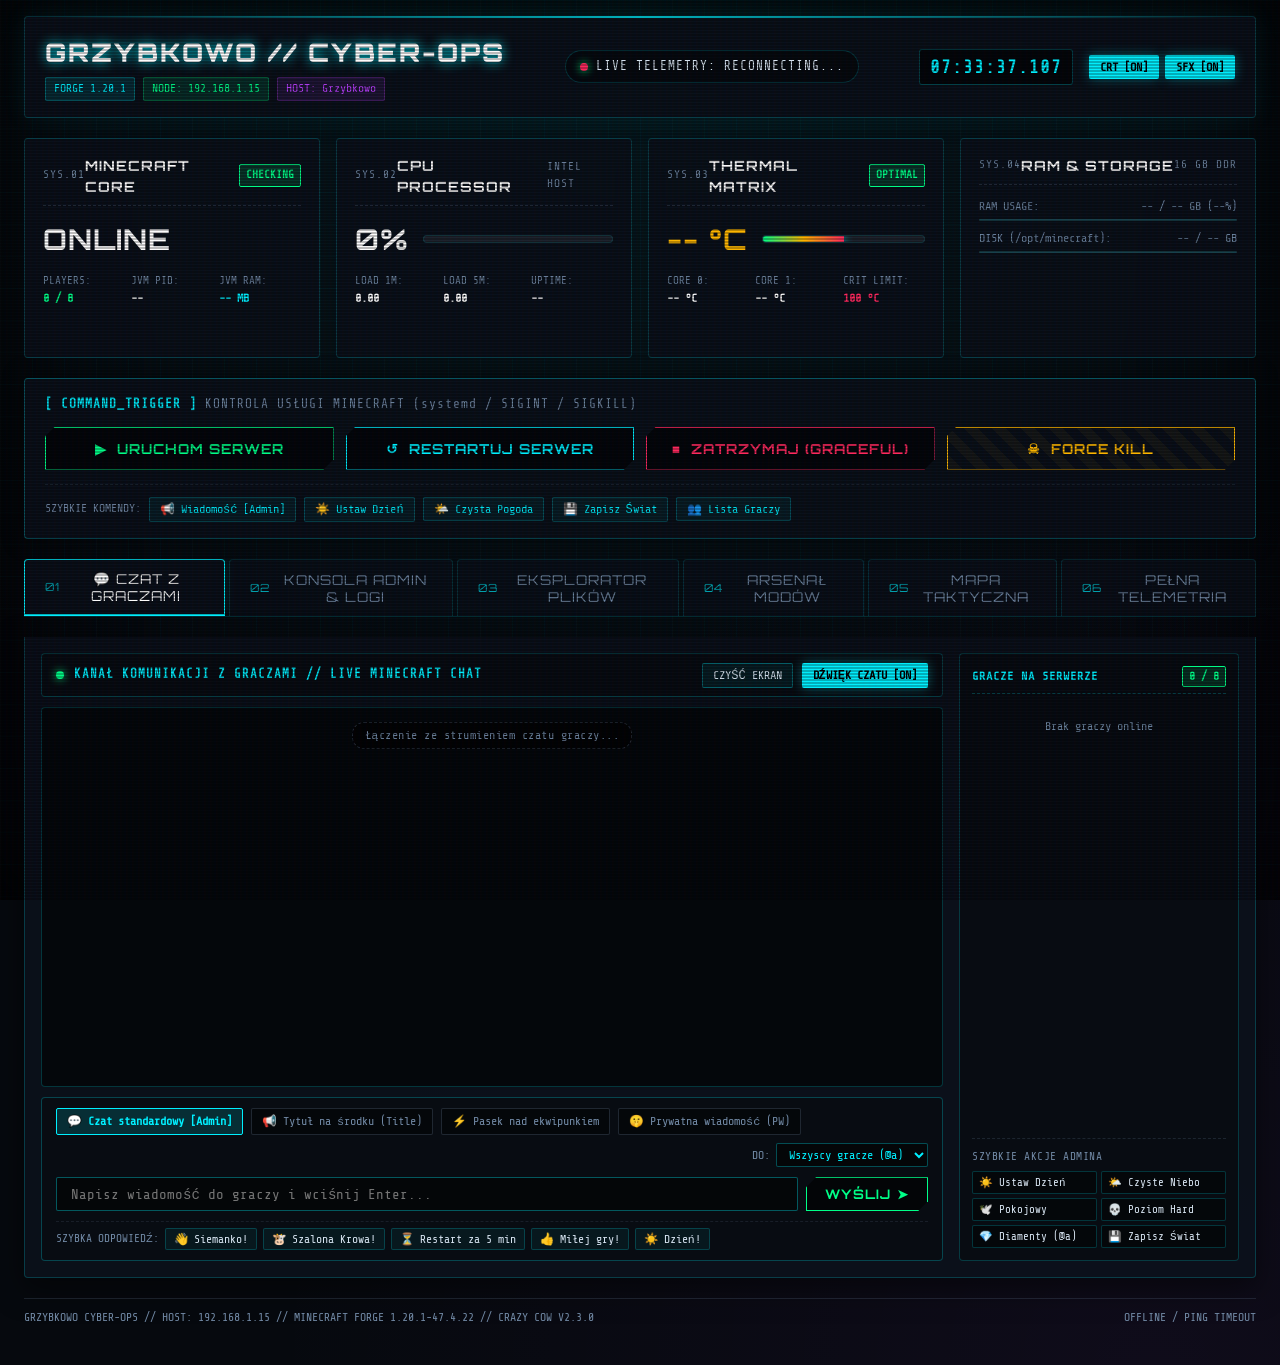
==== web/index.html @ 8f3a9df8 "Track spawned mobs on tactical map" ====
<!DOCTYPE html>
<html lang="pl">
<head>
  <meta charset="UTF-8">
  <meta name="viewport" content="width=device-width, initial-scale=1.0">
  <title>GRZYBKOWO // MINECRAFT CYBER-OPS CONSOLE</title>
  <link rel="preconnect" href="https://fonts.googleapis.com">
  <link rel="preconnect" href="https://fonts.gstatic.com" crossorigin>
  <link href="https://fonts.googleapis.com/css2?family=Orbitron:wght@500;700;900&family=Share+Tech+Mono&family=Inter:wght@400;500;600;700&display=swap" rel="stylesheet">
  <link rel="stylesheet" href="style.css">
</head>
<body class="crt-scanlines">
  <!-- Audio Context Click Synthesizer -->
  <div class="cyber-grid-bg"></div>
  <div class="vignette-overlay"></div>

  <div class="cyber-container">
    <!-- TOP STATUS BAR -->
    <header class="cyber-header">
      <div class="header-left">
        <div class="glitch-title" data-text="GRZYBKOWO // CYBER-OPS">GRZYBKOWO // CYBER-OPS</div>
        <div class="header-subtitle">
          <span class="badge-tag">FORGE 1.20.1</span>
          <span class="badge-tag node-tag">NODE: 192.168.1.15</span>
          <span class="badge-tag host-tag" id="hostTag">HOST: Grzybkowo</span>
        </div>
      </div>

      <div class="header-center">
        <div class="telemetry-pill">
          <span class="pulse-dot" id="streamPulse"></span>
          <span class="telemetry-text" id="streamStatus">LIVE TELEMETRY: CONNECTED</span>
        </div>
      </div>

      <div class="header-right">
        <div class="cyber-clock" id="cyberClock">00:00:00.000</div>
        <div class="header-toggles">
          <button id="toggleCrtBtn" class="cyber-btn-mini active" title="Przełącz efekt CRT/Scanlines">CRT [ON]</button>
          <button id="toggleSfxBtn" class="cyber-btn-mini active" title="Dźwięki Web Audio">SFX [ON]</button>
        </div>
      </div>
    </header>

    <!-- METRICS HUD -->
    <section class="hud-grid">
      <!-- MC Status Card -->
      <div class="hud-card" id="cardMcStatus">
        <div class="card-header">
          <span class="card-tag">SYS.01</span>
          <h3>MINECRAFT CORE</h3>
          <span class="status-indicator" id="mcStatusBadge">CHECKING</span>
        </div>
        <div class="card-body">
          <div class="big-metric" id="mcStatusText">ONLINE</div>
          <div class="sub-metrics">
            <div class="sub-metric-item">
              <span class="lbl">PLAYERS:</span>
              <span class="val highlight" id="mcPlayersVal">0 / 8</span>
            </div>
            <div class="sub-metric-item">
              <span class="lbl">JVM PID:</span>
              <span class="val" id="mcPidVal">--</span>
            </div>
            <div class="sub-metric-item">
              <span class="lbl">JVM RAM:</span>
              <span class="val highlight-cyan" id="mcJvmRamVal">-- MB</span>
            </div>
          </div>
          <div class="player-chips" id="playerChipsContainer">
            <!-- Active players list -->
          </div>
        </div>
      </div>

      <!-- CPU Card -->
      <div class="hud-card">
        <div class="card-header">
          <span class="card-tag">SYS.02</span>
          <h3>CPU PROCESSOR</h3>
          <span class="card-tag" id="cpuModelTag">INTEL HOST</span>
        </div>
        <div class="card-body">
          <div class="big-metric-row">
            <div class="big-metric" id="cpuPercentVal">0%</div>
            <div class="meter-container">
              <div class="meter-bar" id="cpuBar" style="width: 0%"></div>
            </div>
          </div>
          <div class="sub-metrics">
            <div class="sub-metric-item">
              <span class="lbl">LOAD 1M:</span>
              <span class="val" id="load1mVal">0.00</span>
            </div>
            <div class="sub-metric-item">
              <span class="lbl">LOAD 5M:</span>
              <span class="val" id="load5mVal">0.00</span>
            </div>
            <div class="sub-metric-item">
              <span class="lbl">UPTIME:</span>
              <span class="val" id="sysUptimeVal">--</span>
            </div>
          </div>
        </div>
      </div>

      <!-- THERMAL Card -->
      <div class="hud-card">
        <div class="card-header">
          <span class="card-tag">SYS.03</span>
          <h3>THERMAL MATRIX</h3>
          <span class="status-indicator" id="tempStatusBadge">OPTIMAL</span>
        </div>
        <div class="card-body">
          <div class="big-metric-row">
            <div class="big-metric highlight-amber" id="pkgTempVal">-- °C</div>
            <div class="meter-container">
              <div class="meter-bar temp-bar" id="tempBar" style="width: 50%"></div>
            </div>
          </div>
          <div class="sub-metrics">
            <div class="sub-metric-item">
              <span class="lbl">CORE 0:</span>
              <span class="val" id="core0TempVal">-- °C</span>
            </div>
            <div class="sub-metric-item">
              <span class="lbl">CORE 1:</span>
              <span class="val" id="core1TempVal">-- °C</span>
            </div>
            <div class="sub-metric-item">
              <span class="lbl">CRIT LIMIT:</span>
              <span class="val highlight-red">100 °C</span>
            </div>
          </div>
        </div>
      </div>

      <!-- MEMORY & DISK Card -->
      <div class="hud-card">
        <div class="card-header">
          <span class="card-tag">SYS.04</span>
          <h3>RAM & STORAGE</h3>
          <span class="card-tag">16 GB DDR</span>
        </div>
        <div class="card-body">
          <div class="memory-stat-row">
            <div class="mem-label-row">
              <span>RAM USAGE:</span>
              <span id="ramTextVal">-- / -- GB (--%)</span>
            </div>
            <div class="meter-container">
              <div class="meter-bar" id="ramBar" style="width: 0%"></div>
            </div>
          </div>
          <div class="memory-stat-row" style="margin-top: 8px;">
            <div class="mem-label-row">
              <span>DISK (/opt/minecraft):</span>
              <span id="diskTextVal">-- / -- GB</span>
            </div>
            <div class="meter-container">
              <div class="meter-bar disk-bar" id="diskBar" style="width: 0%"></div>
            </div>
          </div>
        </div>
      </div>
    </section>

    <!-- TACTICAL ACTION BAR -->
    <section class="action-deck">
      <div class="deck-title">
        <span class="deck-accent">[ COMMAND_TRIGGER ]</span>
        <span>KONTROLA USŁUGI MINECRAFT (systemd / SIGINT / SIGKILL)</span>
      </div>
      <div class="deck-buttons">
        <button id="btnStart" class="cyber-btn btn-start" onclick="triggerServerAction('start')">
          <span class="btn-icon">▶</span>
          <span class="btn-text">URUCHOM SERWER</span>
        </button>
        <button id="btnRestart" class="cyber-btn btn-restart" onclick="triggerServerAction('restart')">
          <span class="btn-icon">↺</span>
          <span class="btn-text">RESTARTUJ SERWER</span>
        </button>
        <button id="btnStop" class="cyber-btn btn-stop" onclick="triggerServerAction('stop')">
          <span class="btn-icon">■</span>
          <span class="btn-text">ZATRZYMAJ (GRACEFUL)</span>
        </button>
        <button id="btnKill" class="cyber-btn btn-kill" onclick="triggerServerAction('kill')">
          <span class="btn-icon">☠</span>
          <span class="btn-text">FORCE KILL</span>
        </button>
      </div>

      <!-- Quick RCON presets -->
      <div class="quick-presets">
        <span class="presets-label">SZYBKIE KOMENDY:</span>
        <button class="preset-pill" onclick="sendRcon('admin Pozdrowienia z Konsoli Admina!')">📢 Wiadomość [Admin]</button>
        <button class="preset-pill" onclick="sendRcon('time set day')">☀️ Ustaw Dzień</button>
        <button class="preset-pill" onclick="sendRcon('weather clear')">🌤️ Czysta Pogoda</button>
        <button class="preset-pill" onclick="sendRcon('save-all')">💾 Zapisz Świat</button>
        <button class="preset-pill" onclick="sendRcon('list')">👥 Lista Graczy</button>
      </div>
    </section>

    <!-- TAB NAVIGATION -->
    <nav class="cyber-tabs">
      <button class="tab-btn active" data-tab="tab-chat">
        <span class="tab-num">01</span> 💬 CZAT Z GRACZAMI <span class="chat-unread-badge" id="chatUnreadBadge"></span>
      </button>
      <button class="tab-btn" data-tab="tab-console">
        <span class="tab-num">02</span> KONSOLA ADMIN & LOGI
      </button>
      <button class="tab-btn" data-tab="tab-files">
        <span class="tab-num">03</span> EKSPLORATOR PLIKÓW
      </button>
      <button class="tab-btn" data-tab="tab-mods">
        <span class="tab-num">04</span> ARSENAŁ MODÓW
      </button>
      <button class="tab-btn" data-tab="tab-tactical">
        <span class="tab-num">05</span> MAPA TAKTYCZNA
      </button>
      <button class="tab-btn" data-tab="tab-telemetry">
        <span class="tab-num">06</span> PEŁNA TELEMETRIA
      </button>
    </nav>

    <!-- TAB PANELS -->
    <main class="tabs-content">
      <!-- TAB 1: LIVE PLAYER CHAT -->
      <section id="tab-chat" class="tab-panel active">
        <div class="chat-workspace">
          <!-- MAIN CHAT COLUMN -->
          <div class="chat-main-column">
            <div class="chat-header-bar">
              <div class="chat-header-left">
                <span class="chat-live-dot"></span>
                <span class="chat-title">KANAŁ KOMUNIKACJI Z GRACZAMI // LIVE MINECRAFT CHAT</span>
              </div>
              <div class="chat-header-right">
                <button class="cyber-btn-mini" onclick="clearChatView()">CZYŚĆ EKRAN</button>
                <button id="btnChatSound" class="cyber-btn-mini active" onclick="toggleChatSound()">DŹWIĘK CZATU [ON]</button>
              </div>
            </div>

            <!-- CHAT MESSAGES STREAM -->
            <div class="chat-stream" id="chatStream">
              <div class="chat-system-event">Łączenie ze strumieniem czatu graczy...</div>
            </div>

            <!-- CHAT COMPOSER -->
            <form id="chatComposerForm" class="chat-composer" onsubmit="handleChatSubmit(event)">
              <!-- Mode Selection Bar -->
              <div class="chat-modes-bar">
                <label class="mode-chip active" data-mode="chat">
                  <input type="radio" name="chatMode" value="chat" checked>
                  <span>💬 Czat standardowy [Admin]</span>
                </label>
                <label class="mode-chip" data-mode="title">
                  <input type="radio" name="chatMode" value="title">
                  <span>📢 Tytuł na środku (Title)</span>
                </label>
                <label class="mode-chip" data-mode="actionbar">
                  <input type="radio" name="chatMode" value="actionbar">
                  <span>⚡ Pasek nad ekwipunkiem</span>
                </label>
                <label class="mode-chip" data-mode="whisper">
                  <input type="radio" name="chatMode" value="whisper">
                  <span>🤫 Prywatna wiadomość (PW)</span>
                </label>

                <!-- Target Dropdown -->
                <div class="chat-target-wrapper">
                  <span class="target-lbl">DO:</span>
                  <select id="chatTargetSelect" class="cyber-select-mini">
                    <option value="@a">Wszyscy gracze (@a)</option>
                  </select>
                </div>
              </div>

              <!-- Input text and Send button -->
              <div class="chat-input-row">
                <input type="text" id="chatTextInput" class="chat-text-input" placeholder="Napisz wiadomość do graczy i wciśnij Enter..." autocomplete="off">
                <button type="submit" class="cyber-btn btn-start chat-send-btn">
                  <span>WYŚLIJ</span>
                  <span class="send-icon">➤</span>
                </button>
              </div>

              <!-- Quick Chat Suggestions -->
              <div class="chat-quick-replies">
                <span class="quick-lbl">SZYBKA ODPOWIEDŹ:</span>
                <button type="button" class="quick-chip" onclick="quickSendChat('Siemanko wszystkim! Jak leci gra?')">👋 Siemanko!</button>
                <button type="button" class="quick-chip" onclick="quickSendChat('Szykujcie się, szalona krowa nadchodzi!')">🐮 Szalona Krowa!</button>
                <button type="button" class="quick-chip" onclick="quickSendChat('Za 5 minut restart serwera!')">⏳ Restart za 5 min</button>
                <button type="button" class="quick-chip" onclick="quickSendChat('Wszystko pod kontrolą, miłej gry!')">👍 Miłej gry!</button>
                <button type="button" class="quick-chip" onclick="quickSendChat('Daję wam dzień!')">☀️ Dzień!</button>
              </div>
            </form>
          </div>

          <!-- SIDEBAR: ONLINE PLAYERS WITH QUICK ACTIONS -->
          <div class="chat-sidebar">
            <div class="sidebar-header-row">
              <span class="sidebar-title">GRACZE NA SERWERZE</span>
              <span class="player-count-badge" id="chatPlayerCount">0 / 8</span>
            </div>

            <div class="chat-players-list" id="chatPlayersList">
              <div class="empty-players-msg">Brak graczy online</div>
            </div>

            <div class="admin-perks-box">
              <div class="perks-title">SZYBKIE AKCJE ADMINA</div>
              <div class="perks-grid">
                <button type="button" class="perk-btn" onclick="sendRcon('time set day')">☀️ Ustaw Dzień</button>
                <button type="button" class="perk-btn" onclick="sendRcon('weather clear')">🌤️ Czyste Niebo</button>
                <button type="button" class="perk-btn" onclick="sendRcon('difficulty peaceful')">🕊️ Pokojowy</button>
                <button type="button" class="perk-btn" onclick="sendRcon('difficulty hard')">💀 Poziom Hard</button>
                <button type="button" class="perk-btn" onclick="sendRcon('give @a diamond 2')">💎 Diamenty (@a)</button>
                <button type="button" class="perk-btn" onclick="sendRcon('save-all')">💾 Zapisz Świat</button>
              </div>
            </div>
          </div>
        </div>
      </section>

      <!-- TAB 2: CONSOLE & LOGS -->
      <section id="tab-console" class="tab-panel">
        <div class="console-wrapper">
          <div class="console-toolbar">
            <div class="toolbar-left">
              <span class="terminal-dot red"></span>
              <span class="terminal-dot yellow"></span>
              <span class="terminal-dot green"></span>
              <span class="toolbar-title">TERMINAL // /opt/minecraft/logs/latest.log</span>
            </div>
            <div class="toolbar-right">
              <input type="text" id="logFilter" class="cyber-input-mini" placeholder="Filtruj logi (np. crazycow, ERROR)...">
              <button id="btnAutoScroll" class="cyber-btn-mini active" onclick="toggleAutoScroll()">AUTO-SCROLL [ON]</button>
              <button class="cyber-btn-mini" onclick="clearConsoleView()">CZYŚĆ WIDOK</button>
            </div>
          </div>

          <div class="console-body" id="consoleBody">
            <div class="log-line info">[INICJALIZACJA] Łączenie ze strumieniem logów serwera...</div>
          </div>

          <!-- RCON Input Bar -->
          <form id="rconForm" class="rcon-bar" onsubmit="handleRconSubmit(event)">
            <span class="rcon-prompt">admin@grzybkowo#</span>
            <input type="text" id="rconInput" class="rcon-input" placeholder="Napisz wiadomość jako [Admin] (np. Hejka!) lub wpisz komendę (np. list, time set day)..." autocomplete="off">
            <button type="submit" class="cyber-btn-submit">WYŚLIJ [ENTER]</button>
          </form>
        </div>
      </section>

      <!-- TAB 2: FILE EXPLORER -->
      <section id="tab-files" class="tab-panel">
        <div class="files-wrapper">
          <div class="files-sidebar">
            <div class="sidebar-header">KATALOGI SYSTEMOWE</div>
            <ul class="quick-dirs-list">
              <li onclick="browsePath('.')"><span class="icon">📁</span> /opt/minecraft (Główny)</li>
              <li onclick="browsePath('mods')"><span class="icon">📦</span> mods/</li>
              <li onclick="browsePath('logs')"><span class="icon">📜</span> logs/</li>
              <li onclick="browsePath('config')"><span class="icon">⚙️</span> config/</li>
              <li onclick="browsePath('automodpack')"><span class="icon">🔄</span> automodpack/</li>
              <li onclick="browsePath('world')"><span class="icon">🌍</span> world/</li>
              <li onclick="browsePath('backups')"><span class="icon">💾</span> backups/</li>
            </ul>

            <div class="sidebar-header" style="margin-top: 20px;">SZYBKI PODGLĄD KONFIGURACJI</div>
            <ul class="quick-dirs-list">
              <li onclick="viewFileContent('server.properties')"><span class="icon">📄</span> server.properties</li>
              <li onclick="viewFileContent('eula.txt')"><span class="icon">📄</span> eula.txt</li>
              <li onclick="viewFileContent('ops.json')"><span class="icon">📄</span> ops.json</li>
              <li onclick="viewFileContent('whitelist.json')"><span class="icon">📄</span> whitelist.json</li>
              <li onclick="viewFileContent('automodpack/automodpack-server.json')"><span class="icon">📄</span> automodpack-server.json</li>
            </ul>
          </div>

          <div class="files-main">
            <div class="files-breadcrumbs" id="filesBreadcrumbs">
              <span class="crumb-root" onclick="browsePath('.')">/opt/minecraft</span>
            </div>

            <div class="files-table-container">
              <table class="cyber-table">
                <thead>
                  <tr>
                    <th>NAZWA</th>
                    <th>ROZMIAR</th>
                    <th>ZMODYFIKOWANO</th>
                    <th>AKCJE</th>
                  </tr>
                </thead>
                <tbody id="filesTableBody">
                  <tr>
                    <td colspan="4" class="text-center">Ładowanie zawartości katalogu...</td>
                  </tr>
                </tbody>
              </table>
            </div>
          </div>
        </div>
      </section>

      <!-- TAB 3: MODS ARSENAL -->
      <section id="tab-mods" class="tab-panel">
        <div class="mods-container">
          <div class="mods-header">
            <div>
              <h2>ZAINSTALOWANE MODY (FORGE 1.20.1)</h2>
              <p class="section-desc">Katalog: <code>/opt/minecraft/mods</code>. Kliknij przełącznik, aby dezaktywować mod (zmiana na .disabled).</p>
            </div>
            <button class="cyber-btn-mini" onclick="loadModsList()">ODŚWIEŻ MODY</button>
          </div>

          <form class="mod-upload" onsubmit="uploadMod(event)">
            <input id="modUploadFile" class="cyber-input-mini" type="file" accept=".jar,application/java-archive" required>
            <button class="cyber-btn btn-start" type="submit">WGRAJ MOD .JAR</button>
            <progress id="modUploadProgress" value="0" max="100" hidden></progress>
            <span id="modUploadStatus" class="section-desc">Plik zostanie sprawdzony i zapisany w katalogu mods/. Restart wykonujesz ręcznie.</span>
          </form>

          <div class="mods-grid" id="modsGrid">
            <!-- Mod cards dynamically injected -->
          </div>
        </div>
      </section>

      <section id="tab-tactical" class="tab-panel">
        <div class="tactical-layout">
          <div class="tactical-map-panel">
            <div class="tactical-toolbar">
              <span id="mapStatus">POBIERANIE POZYCJI GRACZY...</span>
              <button class="cyber-btn-mini" type="button" onclick="centerTacticalMap()">CENTRUJ GRACZY</button>
              <button class="cyber-btn-mini" type="button" onclick="zoomTacticalMap(0.5)">+</button>
              <button class="cyber-btn-mini" type="button" onclick="zoomTacticalMap(2)">−</button>
            </div>
            <canvas id="tacticalMap" width="900" height="520" aria-label="Mapa współrzędnych graczy"></canvas>
            <p class="section-desc">Kliknij mapę, aby ustawić X/Z. 🟢 gracz, 🔴 mob zrespiony przez panel. Wysokość terenu ustala serwer.</p>
          </div>

          <form class="spawn-panel" onsubmit="spawnMob(event)">
            <h3>ZRZUT MOBA</h3>
            <label>ID MOBA
              <input id="spawnEntity" class="cyber-input-mini" list="mobPresets" value="crazycow:szalona_krowa_v2" required>
              <datalist id="mobPresets">
                <option value="crazycow:szalona_krowa_v2">Szalona Krowa V2</option>
                <option value="crazycow:szalona_krowa">Szalona Krowa</option>
                <option value="minecraft:creeper">Creeper</option>
                <option value="minecraft:zombie">Zombie</option>
                <option value="minecraft:warden">Warden</option>
              </datalist>
            </label>
            <label>WYMIAR
              <select id="spawnDimension" class="cyber-select-mini" onchange="centerTacticalMap(); renderTacticalPlayers(); pollTactical()">
                <option value="minecraft:overworld">Overworld</option>
                <option value="minecraft:the_nether">Nether</option>
                <option value="minecraft:the_end">The End</option>
              </select>
            </label>
            <div class="spawn-coordinates">
              <label>X <input id="spawnX" class="cyber-input-mini" type="number" step="1" required></label>
              <label>Z <input id="spawnZ" class="cyber-input-mini" type="number" step="1" required></label>
              <label>Y <input id="spawnY" class="cyber-input-mini" type="number" step="1" placeholder="AUTO"></label>
            </div>
            <label>LICZBA (1–10)
              <input id="spawnCount" class="cyber-input-mini" type="number" min="1" max="10" value="1" required>
            </label>
            <div id="tacticalPlayers" class="tactical-players"></div>
            <button class="cyber-btn btn-kill" type="submit">RESP MOBY</button>
          </form>
        </div>
      </section>

      <!-- TAB 4: TELEMETRY -->
      <section id="tab-telemetry" class="tab-panel">
        <div class="telemetry-wrapper">
          <div class="telemetry-card">
            <h3>CZUJNIKI TEMPERATURY (LMSENSORS)</h3>
            <div id="sensorsJsonView" class="code-block">Pobieranie danych lm-sensors...</div>
          </div>
          <div class="telemetry-card">
            <h3>PAMIĘĆ RAM I SWAP (/proc/meminfo)</h3>
            <div id="memDetailsView" class="code-block">Pobieranie /proc/meminfo...</div>
          </div>
          <div class="telemetry-card">
            <h3>KONTROLA DYSKU I PARTYCJI</h3>
            <div id="diskDetailsView" class="code-block">Pobieranie statystyk dyskowych...</div>
          </div>
        </div>
      </section>
    </main>

    <!-- FOOTER -->
    <footer class="cyber-footer">
      <div>GRZYBKOWO CYBER-OPS // HOST: 192.168.1.15 // MINECRAFT FORGE 1.20.1-47.4.22 // CRAZY COW V2.3.0</div>
      <div id="connectionLatency">PING: -- ms</div>
    </footer>
  </div>

  <!-- FILE VIEWER MODAL -->
  <div class="cyber-modal" id="fileModal">
    <div class="modal-backdrop" onclick="closeFileModal()"></div>
    <div class="modal-box">
      <div class="modal-header">
        <div class="modal-title">
          <span class="file-icon">📄</span>
          <span id="modalFileName">server.properties</span>
        </div>
        <div class="modal-actions">
          <button class="cyber-btn-mini" onclick="copyModalContent()">SKOPIUJ TREŚĆ</button>
          <button class="cyber-btn-mini btn-close" onclick="closeFileModal()">✕ ZAMKNIJ</button>
        </div>
      </div>
      <div class="modal-body">
        <pre class="file-content" id="modalFileContent"></pre>
      </div>
    </div>
  </div>

  <!-- CONFIRMATION MODAL -->
  <div class="cyber-modal" id="confirmModal">
    <div class="modal-backdrop" onclick="closeConfirmModal()"></div>
    <div class="modal-box modal-sm">
      <div class="modal-header">
        <div class="modal-title" id="confirmTitle">POTWIERDZENIE AKCJI</div>
        <button class="cyber-btn-mini btn-close" onclick="closeConfirmModal()">✕</button>
      </div>
      <div class="modal-body">
        <p id="confirmMessage" class="confirm-text">Czy na pewno chcesz wykonać tę operację?</p>
        <div class="confirm-actions">
          <button class="cyber-btn btn-kill" id="confirmBtnExecute">POTWIERDŹ [EXECUTE]</button>
          <button class="cyber-btn btn-stop" onclick="closeConfirmModal()">ANULUJ</button>
        </div>
      </div>
    </div>
  </div>

  <!-- NOTIFICATION TOAST -->
  <div class="cyber-toast" id="cyberToast"></div>

  <script src="app.js"></script>
</body>
</html>
---- web/style.css ----
:root {
  --bg-core: #06090e;
  --bg-panel: rgba(12, 18, 28, 0.88);
  --bg-panel-hover: rgba(18, 27, 42, 0.95);
  --border-glow: #00f0ff33;
  --neon-cyan: #00f0ff;
  --neon-green: #00ff88;
  --neon-amber: #ffb800;
  --neon-red: #ff2a5f;
  --neon-purple: #b940ff;
  --text-main: #d8e5f2;
  --text-dim: #7189a5;
  --font-mono: 'Share Tech Mono', 'Consolas', monospace;
  --font-display: 'Orbitron', sans-serif;
  --font-ui: 'Inter', system-ui, sans-serif;
}

* {
  box-sizing: border-box;
  margin: 0;
  padding: 0;
}

body {
  background-color: var(--bg-core);
  color: var(--text-main);
  font-family: var(--font-mono);
  min-height: 100vh;
  overflow-x: hidden;
  position: relative;
  line-height: 1.5;
  background-image: 
    radial-gradient(circle at 50% 0%, rgba(0, 240, 255, 0.08) 0%, transparent 60%),
    radial-gradient(circle at 90% 100%, rgba(185, 64, 255, 0.05) 0%, transparent 50%);
}

/* CYBER BACKGROUND GRID */
.cyber-grid-bg {
  position: fixed;
  top: 0;
  left: 0;
  right: 0;
  bottom: 0;
  background-image: 
    linear-gradient(rgba(0, 240, 255, 0.03) 1px, transparent 1px),
    linear-gradient(90deg, rgba(0, 240, 255, 0.03) 1px, transparent 1px);
  background-size: 32px 32px;
  pointer-events: none;
  z-index: 0;
}

.vignette-overlay {
  position: fixed;
  top: 0;
  left: 0;
  right: 0;
  bottom: 0;
  box-shadow: inset 0 0 120px rgba(0, 0, 0, 0.85);
  pointer-events: none;
  z-index: 1;
}

/* CRT SCANLINE EFFECT */
body.crt-scanlines::after {
  content: " ";
  display: block;
  position: fixed;
  top: 0; left: 0; bottom: 0; right: 0;
  background: linear-gradient(rgba(18, 16, 16, 0) 50%, rgba(0, 0, 0, 0.35) 50%), linear-gradient(90deg, rgba(255, 0, 0, 0.03), rgba(0, 255, 0, 0.01), rgba(0, 0, 255, 0.03));
  z-index: 999;
  background-size: 100% 3px, 6px 100%;
  pointer-events: none;
  opacity: 0.75;
}

.cyber-container {
  position: relative;
  z-index: 2;
  max-width: 1440px;
  margin: 0 auto;
  padding: 16px 24px 40px;
  display: flex;
  flex-direction: column;
  gap: 20px;
}

/* HEADER */
.cyber-header {
  display: flex;
  justify-content: space-between;
  align-items: center;
  flex-wrap: wrap;
  gap: 16px;
  padding: 16px 20px;
  background: var(--bg-panel);
  border: 1px solid var(--border-glow);
  backdrop-filter: blur(10px);
  border-radius: 4px;
  box-shadow: 0 0 25px rgba(0, 240, 255, 0.08);
  position: relative;
}

.cyber-header::before {
  content: "";
  position: absolute;
  top: -1px; left: 20px; right: 20px;
  height: 2px;
  background: linear-gradient(90deg, transparent, var(--neon-cyan), transparent);
}

.glitch-title {
  font-family: var(--font-display);
  font-size: 1.6rem;
  font-weight: 900;
  letter-spacing: 2px;
  color: #fff;
  text-shadow: 0 0 12px var(--neon-cyan);
}

.header-subtitle {
  display: flex;
  gap: 8px;
  margin-top: 6px;
  flex-wrap: wrap;
}

.badge-tag {
  font-size: 0.72rem;
  padding: 2px 8px;
  border-radius: 2px;
  background: rgba(0, 240, 255, 0.12);
  color: var(--neon-cyan);
  border: 1px solid rgba(0, 240, 255, 0.3);
}

.node-tag {
  background: rgba(0, 255, 136, 0.12);
  color: var(--neon-green);
  border-color: rgba(0, 255, 136, 0.3);
}

.host-tag {
  background: rgba(185, 64, 255, 0.12);
  color: var(--neon-purple);
  border-color: rgba(185, 64, 255, 0.3);
}

.header-center {
  display: flex;
  align-items: center;
}

.telemetry-pill {
  display: flex;
  align-items: center;
  gap: 8px;
  padding: 6px 14px;
  background: rgba(0, 0, 0, 0.4);
  border: 1px solid rgba(0, 240, 255, 0.2);
  border-radius: 20px;
  font-size: 0.8rem;
  letter-spacing: 1px;
}

.pulse-dot {
  width: 8px;
  height: 8px;
  border-radius: 50%;
  background: var(--neon-green);
  box-shadow: 0 0 8px var(--neon-green);
  animation: pulse-glow 1.5s infinite;
}

@keyframes pulse-glow {
  0% { transform: scale(0.9); opacity: 0.7; }
  50% { transform: scale(1.3); opacity: 1; }
  100% { transform: scale(0.9); opacity: 0.7; }
}

.header-right {
  display: flex;
  align-items: center;
  gap: 16px;
}

.cyber-clock {
  font-family: var(--font-mono);
  font-size: 1.1rem;
  font-weight: bold;
  color: var(--neon-cyan);
  background: rgba(0, 0, 0, 0.6);
  padding: 4px 10px;
  border: 1px solid rgba(0, 240, 255, 0.25);
  border-radius: 3px;
  letter-spacing: 1px;
}

.header-toggles {
  display: flex;
  gap: 6px;
}

/* BUTTONS */
.cyber-btn-mini {
  background: rgba(0, 240, 255, 0.08);
  border: 1px solid rgba(0, 240, 255, 0.3);
  color: var(--text-main);
  padding: 4px 10px;
  font-family: var(--font-mono);
  font-size: 0.75rem;
  cursor: pointer;
  transition: all 0.2s ease;
  border-radius: 2px;
}

.cyber-btn-mini:hover {
  background: rgba(0, 240, 255, 0.25);
  color: #fff;
  box-shadow: 0 0 10px rgba(0, 240, 255, 0.3);
}

.cyber-btn-mini.active {
  background: var(--neon-cyan);
  color: #000;
  font-weight: bold;
  box-shadow: 0 0 12px rgba(0, 240, 255, 0.4);
}

/* HUD METRICS GRID */
.hud-grid {
  display: grid;
  grid-template-columns: repeat(auto-fit, minmax(280px, 1fr));
  gap: 16px;
}

.hud-card {
  background: var(--bg-panel);
  border: 1px solid rgba(0, 240, 255, 0.2);
  border-radius: 4px;
  padding: 16px 18px;
  backdrop-filter: blur(8px);
  position: relative;
  transition: transform 0.2s, border-color 0.2s;
}

.hud-card:hover {
  border-color: var(--neon-cyan);
  transform: translateY(-2px);
  box-shadow: 0 6px 20px rgba(0, 240, 255, 0.1);
}

.card-header {
  display: flex;
  justify-content: space-between;
  align-items: center;
  border-bottom: 1px dashed rgba(113, 137, 165, 0.3);
  padding-bottom: 8px;
  margin-bottom: 12px;
}

.card-tag {
  font-size: 0.7rem;
  color: var(--text-dim);
  letter-spacing: 1px;
}

.card-header h3 {
  font-family: var(--font-display);
  font-size: 0.88rem;
  letter-spacing: 1px;
  color: #fff;
}

.status-indicator {
  font-size: 0.7rem;
  padding: 2px 6px;
  border-radius: 2px;
  font-weight: bold;
  background: rgba(0, 255, 136, 0.15);
  color: var(--neon-green);
  border: 1px solid var(--neon-green);
}

.status-indicator.offline {
  background: rgba(255, 42, 95, 0.15);
  color: var(--neon-red);
  border-color: var(--neon-red);
}

.status-indicator.warning {
  background: rgba(255, 184, 0, 0.15);
  color: var(--neon-amber);
  border-color: var(--neon-amber);
}

.big-metric {
  font-family: var(--font-display);
  font-size: 1.8rem;
  font-weight: 700;
  color: #fff;
  letter-spacing: 1px;
}

.big-metric-row {
  display: flex;
  align-items: center;
  gap: 14px;
}

.meter-container {
  flex: 1;
  height: 8px;
  background: rgba(255, 255, 255, 0.08);
  border-radius: 4px;
  overflow: hidden;
  border: 1px solid rgba(0, 240, 255, 0.15);
}

.meter-bar {
  height: 100%;
  background: linear-gradient(90deg, var(--neon-cyan), var(--neon-green));
  box-shadow: 0 0 10px var(--neon-cyan);
  transition: width 0.4s ease;
}

.meter-bar.temp-bar {
  background: linear-gradient(90deg, var(--neon-green), var(--neon-amber), var(--neon-red));
}

.meter-bar.disk-bar {
  background: linear-gradient(90deg, var(--neon-purple), var(--neon-cyan));
}

.sub-metrics {
  margin-top: 12px;
  display: grid;
  grid-template-columns: repeat(3, 1fr);
  gap: 6px;
  font-size: 0.75rem;
}

.sub-metric-item {
  display: flex;
  flex-direction: column;
}

.sub-metric-item .lbl {
  color: var(--text-dim);
  font-size: 0.68rem;
}

.sub-metric-item .val {
  font-weight: bold;
  color: #fff;
}

.highlight { color: var(--neon-green) !important; }
.highlight-cyan { color: var(--neon-cyan) !important; }
.highlight-amber { color: var(--neon-amber) !important; }
.highlight-red { color: var(--neon-red) !important; }

.player-chips {
  display: flex;
  gap: 6px;
  flex-wrap: wrap;
  margin-top: 10px;
  min-height: 24px;
}

.player-chip {
  background: rgba(0, 255, 136, 0.15);
  border: 1px solid rgba(0, 255, 136, 0.4);
  color: var(--neon-green);
  font-size: 0.72rem;
  padding: 2px 8px;
  border-radius: 12px;
  display: inline-flex;
  align-items: center;
  gap: 4px;
}

.player-chip::before {
  content: "●";
  font-size: 0.6rem;
}

.memory-stat-row {
  display: flex;
  flex-direction: column;
  gap: 4px;
}

.mem-label-row {
  display: flex;
  justify-content: space-between;
  font-size: 0.75rem;
  color: var(--text-dim);
}

/* ACTION DECK */
.action-deck {
  background: var(--bg-panel);
  border: 1px solid rgba(0, 240, 255, 0.3);
  padding: 16px 20px;
  border-radius: 4px;
  box-shadow: 0 0 20px rgba(0, 0, 0, 0.5);
}

.deck-title {
  display: flex;
  align-items: center;
  gap: 8px;
  font-size: 0.8rem;
  letter-spacing: 1px;
  color: var(--text-dim);
  margin-bottom: 12px;
}

.deck-accent {
  color: var(--neon-cyan);
  font-weight: bold;
}

.deck-buttons {
  display: grid;
  grid-template-columns: repeat(auto-fit, minmax(200px, 1fr));
  gap: 12px;
}

.cyber-btn {
  display: flex;
  align-items: center;
  justify-content: center;
  gap: 10px;
  padding: 12px 18px;
  font-family: var(--font-display);
  font-size: 0.85rem;
  font-weight: 700;
  letter-spacing: 1px;
  border: 1px solid;
  cursor: pointer;
  background: rgba(0, 0, 0, 0.6);
  color: #fff;
  transition: all 0.25s ease;
  clip-path: polygon(10px 0, 100% 0, 100% calc(100% - 10px), calc(100% - 10px) 100%, 0 100%, 0 10px);
}

.cyber-btn:hover {
  transform: translateY(-2px);
}

.btn-start {
  border-color: var(--neon-green);
  color: var(--neon-green);
}
.btn-start:hover {
  background: var(--neon-green);
  color: #000;
  box-shadow: 0 0 25px rgba(0, 255, 136, 0.6);
}

.btn-restart {
  border-color: var(--neon-cyan);
  color: var(--neon-cyan);
}
.btn-restart:hover {
  background: var(--neon-cyan);
  color: #000;
  box-shadow: 0 0 25px rgba(0, 240, 255, 0.6);
}

.btn-stop {
  border-color: var(--neon-red);
  color: var(--neon-red);
}
.btn-stop:hover {
  background: var(--neon-red);
  color: #fff;
  box-shadow: 0 0 25px rgba(255, 42, 95, 0.6);
}

.btn-kill {
  border-color: var(--neon-amber);
  color: var(--neon-amber);
  background: repeating-linear-gradient(45deg, rgba(255, 184, 0, 0.05), rgba(255, 184, 0, 0.05) 10px, transparent 10px, transparent 20px);
}
.btn-kill:hover {
  background: var(--neon-amber);
  color: #000;
  box-shadow: 0 0 25px rgba(255, 184, 0, 0.6);
}

.quick-presets {
  display: flex;
  align-items: center;
  gap: 8px;
  margin-top: 14px;
  flex-wrap: wrap;
  padding-top: 12px;
  border-top: 1px dashed rgba(113, 137, 165, 0.2);
}

.presets-label {
  font-size: 0.72rem;
  color: var(--text-dim);
}

.preset-pill {
  background: rgba(0, 240, 255, 0.06);
  border: 1px solid rgba(0, 240, 255, 0.25);
  color: var(--neon-cyan);
  font-family: var(--font-mono);
  font-size: 0.75rem;
  padding: 4px 10px;
  border-radius: 2px;
  cursor: pointer;
  transition: all 0.2s;
}

.preset-pill:hover {
  background: rgba(0, 240, 255, 0.2);
  color: #fff;
  box-shadow: 0 0 10px rgba(0, 240, 255, 0.3);
}

/* TABS */
.cyber-tabs {
  display: flex;
  gap: 4px;
  border-bottom: 1px solid rgba(0, 240, 255, 0.2);
  overflow-x: auto;
}

.tab-btn {
  background: rgba(12, 18, 28, 0.7);
  border: 1px solid rgba(0, 240, 255, 0.15);
  border-bottom: none;
  color: var(--text-dim);
  font-family: var(--font-display);
  font-size: 0.85rem;
  letter-spacing: 1px;
  padding: 10px 20px;
  cursor: pointer;
  transition: all 0.2s;
  display: flex;
  align-items: center;
  gap: 8px;
  border-radius: 4px 4px 0 0;
}

.tab-btn:hover {
  background: rgba(0, 240, 255, 0.1);
  color: var(--neon-cyan);
}

.tab-btn.active {
  background: var(--bg-panel);
  color: #fff;
  border-color: var(--neon-cyan);
  border-bottom: 2px solid var(--neon-cyan);
  box-shadow: 0 -4px 15px rgba(0, 240, 255, 0.15);
}

.tab-num {
  font-size: 0.7rem;
  color: var(--neon-cyan);
  opacity: 0.7;
}

.tabs-content {
  background: var(--bg-panel);
  border: 1px solid rgba(0, 240, 255, 0.2);
  border-top: none;
  border-radius: 0 0 4px 4px;
  min-height: 480px;
  padding: 16px;
  box-shadow: 0 10px 30px rgba(0, 0, 0, 0.5);
}

.tab-panel {
  display: none;
}

.tab-panel.active {
  display: block;
}

/* TAB 1: CONSOLE */
.console-wrapper {
  display: flex;
  flex-direction: column;
  height: 520px;
  background: #040608;
  border: 1px solid rgba(0, 240, 255, 0.25);
  border-radius: 4px;
  overflow: hidden;
}

.console-toolbar {
  display: flex;
  justify-content: space-between;
  align-items: center;
  padding: 8px 12px;
  background: #0a0e14;
  border-bottom: 1px solid rgba(0, 240, 255, 0.2);
  flex-wrap: wrap;
  gap: 8px;
}

.toolbar-left {
  display: flex;
  align-items: center;
  gap: 8px;
}

.terminal-dot {
  width: 10px;
  height: 10px;
  border-radius: 50%;
}
.terminal-dot.red { background: #ff5f56; }
.terminal-dot.yellow { background: #ffbd2e; }
.terminal-dot.green { background: #27c93f; }

.toolbar-title {
  font-size: 0.75rem;
  color: var(--text-dim);
  letter-spacing: 1px;
}

.toolbar-right {
  display: flex;
  gap: 8px;
}

.cyber-input-mini {
  background: rgba(0, 0, 0, 0.5);
  border: 1px solid rgba(0, 240, 255, 0.3);
  color: var(--neon-cyan);
  font-family: var(--font-mono);
  font-size: 0.75rem;
  padding: 4px 10px;
  border-radius: 2px;
  outline: none;
  min-width: 220px;
}

.cyber-input-mini:focus {
  border-color: var(--neon-cyan);
  box-shadow: 0 0 10px rgba(0, 240, 255, 0.3);
}

.console-body {
  flex: 1;
  padding: 12px 16px;
  overflow-y: auto;
  font-family: var(--font-mono);
  font-size: 0.82rem;
  line-height: 1.45;
  color: #c0d1e5;
  display: flex;
  flex-direction: column;
  gap: 2px;
}

.console-body::-webkit-scrollbar, .files-table-container::-webkit-scrollbar {
  width: 6px;
  height: 6px;
}

.console-body::-webkit-scrollbar-thumb, .files-table-container::-webkit-scrollbar-thumb {
  background: rgba(0, 240, 255, 0.3);
  border-radius: 3px;
}

.log-line {
  white-space: pre-wrap;
  word-break: break-all;
}

.log-line.info { color: #8ecdf8; }
.log-line.warn { color: var(--neon-amber); }
.log-line.error { color: var(--neon-red); font-weight: bold; }
.log-line.special { color: var(--neon-green); font-weight: bold; }

/* RCON Input */
.rcon-bar {
  display: flex;
  align-items: center;
  background: #080c12;
  border-top: 1px solid rgba(0, 240, 255, 0.25);
  padding: 8px 12px;
  gap: 10px;
}

.rcon-prompt {
  color: var(--neon-green);
  font-weight: bold;
  font-size: 0.82rem;
  white-space: nowrap;
}

.rcon-input {
  flex: 1;
  background: transparent;
  border: none;
  outline: none;
  color: #fff;
  font-family: var(--font-mono);
  font-size: 0.85rem;
}

.rcon-input::placeholder {
  color: var(--text-dim);
}

.cyber-btn-submit {
  background: rgba(0, 240, 255, 0.15);
  border: 1px solid var(--neon-cyan);
  color: var(--neon-cyan);
  font-family: var(--font-mono);
  font-size: 0.78rem;
  font-weight: bold;
  padding: 6px 14px;
  cursor: pointer;
  transition: all 0.2s;
  border-radius: 2px;
}

.cyber-btn-submit:hover {
  background: var(--neon-cyan);
  color: #000;
  box-shadow: 0 0 15px var(--neon-cyan);
}

/* TAB 2: FILES */
.files-wrapper {
  display: grid;
  grid-template-columns: 260px 1fr;
  gap: 16px;
  min-height: 480px;
}

.files-sidebar {
  background: rgba(8, 12, 18, 0.7);
  border: 1px solid rgba(0, 240, 255, 0.15);
  border-radius: 4px;
  padding: 14px;
}

.sidebar-header {
  font-size: 0.72rem;
  letter-spacing: 1px;
  color: var(--neon-cyan);
  margin-bottom: 8px;
  border-bottom: 1px dashed rgba(0, 240, 255, 0.2);
  padding-bottom: 4px;
}

.quick-dirs-list {
  list-style: none;
  display: flex;
  flex-direction: column;
  gap: 4px;
}

.quick-dirs-list li {
  padding: 6px 10px;
  border-radius: 2px;
  cursor: pointer;
  font-size: 0.8rem;
  color: var(--text-main);
  transition: all 0.15s;
  display: flex;
  align-items: center;
  gap: 8px;
}

.quick-dirs-list li:hover {
  background: rgba(0, 240, 255, 0.15);
  color: var(--neon-cyan);
  transform: translateX(4px);
}

.files-main {
  display: flex;
  flex-direction: column;
  gap: 12px;
}

.files-breadcrumbs {
  background: rgba(0, 0, 0, 0.4);
  border: 1px solid rgba(0, 240, 255, 0.2);
  padding: 8px 12px;
  font-size: 0.82rem;
  display: flex;
  align-items: center;
  gap: 6px;
  border-radius: 2px;
}

.crumb-root, .crumb-item {
  color: var(--neon-cyan);
  cursor: pointer;
  text-decoration: underline;
}

.files-table-container {
  max-height: 420px;
  overflow-y: auto;
  border: 1px solid rgba(0, 240, 255, 0.2);
  border-radius: 2px;
  background: #05080c;
}

.cyber-table {
  width: 100%;
  border-collapse: collapse;
  font-size: 0.82rem;
}

.cyber-table th {
  background: #0a0e16;
  color: var(--text-dim);
  text-align: left;
  padding: 10px 14px;
  font-size: 0.72rem;
  letter-spacing: 1px;
  border-bottom: 1px solid rgba(0, 240, 255, 0.2);
}

.cyber-table td {
  padding: 8px 14px;
  border-bottom: 1px solid rgba(113, 137, 165, 0.1);
}

.cyber-table tr:hover td {
  background: rgba(0, 240, 255, 0.05);
}

.item-link {
  color: var(--text-main);
  cursor: pointer;
  display: inline-flex;
  align-items: center;
  gap: 8px;
  text-decoration: none;
}

.item-link:hover {
  color: var(--neon-cyan);
}

.item-link.dir {
  color: var(--neon-amber);
  font-weight: bold;
}

/* TAB 3: MODS ARSENAL */
.mods-container {
  display: flex;
  flex-direction: column;
  gap: 16px;
}

.mods-header {
  display: flex;
  justify-content: space-between;
  align-items: center;
  border-bottom: 1px solid rgba(0, 240, 255, 0.2);
  padding-bottom: 12px;
}

.mods-header h2 {
  font-family: var(--font-display);
  font-size: 1.1rem;
  letter-spacing: 1px;
}

.mod-upload {
  display: flex;
  align-items: center;
  gap: 10px;
  flex-wrap: wrap;
}

.mod-upload progress {
  width: 180px;
  accent-color: var(--neon-green);
}

.section-desc {
  font-size: 0.78rem;
  color: var(--text-dim);
  margin-top: 4px;
}

.mods-grid {
  display: grid;
  grid-template-columns: repeat(auto-fill, minmax(320px, 1fr));
  gap: 14px;
}

/* TACTICAL MAP */
.tactical-layout {
  display: grid;
  grid-template-columns: minmax(0, 1fr) 320px;
  gap: 16px;
}

.tactical-map-panel, .spawn-panel {
  background: #05080c;
  border: 1px solid rgba(0, 240, 255, 0.25);
  padding: 12px;
}

.tactical-toolbar {
  display: flex;
  align-items: center;
  gap: 8px;
  margin-bottom: 10px;
  color: var(--neon-cyan);
  font-size: 0.76rem;
}

.tactical-toolbar span { margin-right: auto; }

#tacticalMap {
  display: block;
  width: 100%;
  height: auto;
  background: #020507;
  border: 1px solid rgba(0, 240, 255, 0.35);
  cursor: crosshair;
}

.spawn-panel, .spawn-panel label {
  display: flex;
  flex-direction: column;
  gap: 8px;
}

.spawn-panel h3 { color: var(--neon-red); font-family: var(--font-display); }
.spawn-panel > label { font-size: 0.72rem; color: var(--text-dim); }
.spawn-panel input, .spawn-panel select { width: 100%; min-width: 0; }

.spawn-coordinates {
  display: grid;
  grid-template-columns: repeat(3, 1fr);
  gap: 6px;
}

.tactical-players { display: flex; flex-direction: column; gap: 5px; }
.tactical-player { text-align: left; }

.mod-card {
  background: rgba(8, 12, 18, 0.8);
  border: 1px solid rgba(0, 240, 255, 0.2);
  border-radius: 4px;
  padding: 14px;
  display: flex;
  flex-direction: column;
  justify-content: space-between;
  gap: 10px;
  transition: all 0.2s;
}

.mod-card:hover {
  border-color: var(--neon-cyan);
  box-shadow: 0 4px 15px rgba(0, 240, 255, 0.1);
}

.mod-card.disabled {
  border-color: rgba(255, 42, 95, 0.3);
  opacity: 0.75;
}

.mod-card-top {
  display: flex;
  justify-content: space-between;
  align-items: flex-start;
  gap: 10px;
}

.mod-name {
  font-weight: bold;
  font-size: 0.9rem;
  color: #fff;
  word-break: break-all;
}

.mod-badge {
  font-size: 0.68rem;
  padding: 2px 6px;
  border-radius: 2px;
  font-weight: bold;
  white-space: nowrap;
}

.mod-badge.active {
  background: rgba(0, 255, 136, 0.15);
  color: var(--neon-green);
  border: 1px solid var(--neon-green);
}

.mod-badge.disabled {
  background: rgba(255, 42, 95, 0.15);
  color: var(--neon-red);
  border: 1px solid var(--neon-red);
}

.mod-meta {
  font-size: 0.75rem;
  color: var(--text-dim);
  display: flex;
  justify-content: space-between;
}

.mod-actions {
  display: flex;
  gap: 8px;
}

/* TAB 4: TELEMETRY */
.telemetry-wrapper {
  display: grid;
  grid-template-columns: repeat(auto-fit, minmax(360px, 1fr));
  gap: 16px;
}

.telemetry-card {
  background: rgba(8, 12, 18, 0.8);
  border: 1px solid rgba(0, 240, 255, 0.2);
  border-radius: 4px;
  padding: 16px;
}

.telemetry-card h3 {
  font-family: var(--font-display);
  font-size: 0.85rem;
  color: var(--neon-cyan);
  margin-bottom: 12px;
  letter-spacing: 1px;
}

.code-block {
  background: #040608;
  border: 1px solid rgba(0, 240, 255, 0.15);
  padding: 12px;
  font-family: var(--font-mono);
  font-size: 0.78rem;
  max-height: 360px;
  overflow-y: auto;
  white-space: pre-wrap;
  color: #a0b5cd;
}

/* MODALS */
.cyber-modal {
  display: none;
  position: fixed;
  top: 0; left: 0; right: 0; bottom: 0;
  z-index: 1000;
  align-items: center;
  justify-content: center;
  padding: 20px;
}

.cyber-modal.active {
  display: flex;
}

.modal-backdrop {
  position: absolute;
  top: 0; left: 0; right: 0; bottom: 0;
  background: rgba(0, 0, 0, 0.85);
  backdrop-filter: blur(6px);
}

.modal-box {
  position: relative;
  z-index: 1001;
  background: #090e16;
  border: 1px solid var(--neon-cyan);
  box-shadow: 0 0 35px rgba(0, 240, 255, 0.3);
  border-radius: 4px;
  width: 100%;
  max-width: 900px;
  max-height: 85vh;
  display: flex;
  flex-direction: column;
}

.modal-box.modal-sm {
  max-width: 450px;
}

.modal-header {
  display: flex;
  justify-content: space-between;
  align-items: center;
  padding: 12px 18px;
  background: #0f1724;
  border-bottom: 1px solid rgba(0, 240, 255, 0.25);
}

.modal-title {
  font-family: var(--font-display);
  font-size: 0.95rem;
  letter-spacing: 1px;
  color: #fff;
  display: flex;
  align-items: center;
  gap: 8px;
}

.modal-body {
  padding: 16px 20px;
  overflow-y: auto;
  flex: 1;
}

.file-content {
  background: #040608;
  padding: 14px;
  border: 1px solid rgba(0, 240, 255, 0.15);
  color: #cde0f2;
  font-family: var(--font-mono);
  font-size: 0.82rem;
  line-height: 1.4;
  max-height: 60vh;
  overflow-y: auto;
  white-space: pre-wrap;
}

.confirm-text {
  font-size: 0.9rem;
  color: #fff;
  margin-bottom: 20px;
  line-height: 1.5;
}

.confirm-actions {
  display: flex;
  gap: 10px;
  justify-content: flex-end;
}

/* TOAST */
.cyber-toast {
  position: fixed;
  bottom: 30px;
  right: 30px;
  z-index: 2000;
  background: #0e1622;
  border: 1px solid var(--neon-cyan);
  box-shadow: 0 0 20px rgba(0, 240, 255, 0.3);
  padding: 12px 20px;
  border-radius: 4px;
  font-family: var(--font-mono);
  font-size: 0.85rem;
  color: #fff;
  opacity: 0;
  transform: translateY(20px);
  transition: all 0.3s ease;
  pointer-events: none;
}

.cyber-toast.show {
  opacity: 1;
  transform: translateY(0);
}

/* FOOTER */
.cyber-footer {
  display: flex;
  justify-content: space-between;
  align-items: center;
  font-size: 0.72rem;
  color: var(--text-dim);
  padding-top: 10px;
  border-top: 1px solid rgba(113, 137, 165, 0.2);
  flex-wrap: wrap;
  gap: 8px;
}

/* =========================================
   CHAT WORKSPACE // LIVE MESSENGER
========================================= */
.chat-workspace {
  display: grid;
  grid-template-columns: 1fr 280px;
  gap: 16px;
  min-height: 520px;
}

.chat-main-column {
  display: flex;
  flex-direction: column;
  gap: 10px;
}

.chat-header-bar {
  display: flex;
  justify-content: space-between;
  align-items: center;
  padding: 8px 14px;
  background: #080c12;
  border: 1px solid rgba(0, 240, 255, 0.2);
  border-radius: 4px;
}

.chat-header-left {
  display: flex;
  align-items: center;
  gap: 10px;
}

.chat-live-dot {
  width: 8px;
  height: 8px;
  border-radius: 50%;
  background: var(--neon-green);
  box-shadow: 0 0 8px var(--neon-green);
  animation: pulse-glow 1.2s infinite;
}

.chat-title {
  font-size: 0.78rem;
  letter-spacing: 1px;
  color: var(--neon-cyan);
  font-weight: bold;
}

.chat-stream {
  flex: 1;
  min-height: 380px;
  max-height: 480px;
  overflow-y: auto;
  padding: 14px;
  background: #04070b;
  border: 1px solid rgba(0, 240, 255, 0.2);
  border-radius: 4px;
  display: flex;
  flex-direction: column;
  gap: 10px;
}

.chat-stream::-webkit-scrollbar {
  width: 6px;
}
.chat-stream::-webkit-scrollbar-thumb {
  background: rgba(0, 240, 255, 0.3);
  border-radius: 3px;
}

.chat-system-event {
  align-self: center;
  font-size: 0.74rem;
  color: var(--text-dim);
  background: rgba(0, 0, 0, 0.5);
  border: 1px dashed rgba(113, 137, 165, 0.3);
  padding: 4px 12px;
  border-radius: 12px;
  letter-spacing: 0.5px;
}

.chat-system-event.join {
  color: var(--neon-green);
  border-color: rgba(0, 255, 136, 0.3);
}

.chat-system-event.leave {
  color: var(--neon-red);
  border-color: rgba(255, 42, 95, 0.3);
}

.chat-card {
  display: flex;
  flex-direction: column;
  max-width: 85%;
  border-radius: 4px;
  padding: 10px 14px;
  gap: 4px;
}

.chat-card.player {
  align-self: flex-start;
  background: rgba(12, 20, 32, 0.85);
  border: 1px solid rgba(0, 240, 255, 0.25);
  border-left: 3px solid var(--neon-cyan);
}

.chat-card.admin {
  align-self: flex-end;
  background: linear-gradient(135deg, rgba(35, 12, 18, 0.9), rgba(20, 10, 16, 0.95));
  border: 1px solid rgba(255, 42, 95, 0.4);
  border-right: 3px solid var(--neon-red);
  box-shadow: 0 0 15px rgba(255, 42, 95, 0.15);
}

.chat-card-top {
  display: flex;
  justify-content: space-between;
  align-items: center;
  gap: 12px;
}

.chat-sender {
  font-weight: bold;
  font-size: 0.82rem;
  display: flex;
  align-items: center;
  gap: 6px;
}

.chat-card.player .chat-sender {
  color: var(--neon-cyan);
}

.chat-card.admin .chat-sender {
  color: var(--neon-red);
  text-shadow: 0 0 8px rgba(255, 42, 95, 0.5);
}

.admin-crown {
  font-size: 0.85rem;
  color: var(--neon-amber);
}

.chat-time {
  font-size: 0.68rem;
  color: var(--text-dim);
}

.chat-body {
  font-size: 0.88rem;
  color: #fff;
  word-break: break-word;
  line-height: 1.4;
}

.chat-card.admin .chat-body {
  color: #ffe699;
}

.chat-mode-tag {
  font-size: 0.65rem;
  padding: 1px 5px;
  border-radius: 2px;
  background: rgba(255, 184, 0, 0.2);
  color: var(--neon-amber);
  border: 1px solid rgba(255, 184, 0, 0.4);
}

/* Chat Composer */
.chat-composer {
  background: #080c12;
  border: 1px solid rgba(0, 240, 255, 0.25);
  border-radius: 4px;
  padding: 10px 14px;
  display: flex;
  flex-direction: column;
  gap: 10px;
}

.chat-modes-bar {
  display: flex;
  align-items: center;
  gap: 8px;
  flex-wrap: wrap;
}

.mode-chip {
  display: inline-flex;
  align-items: center;
  gap: 6px;
  font-size: 0.74rem;
  color: var(--text-dim);
  background: rgba(0, 0, 0, 0.4);
  border: 1px solid rgba(113, 137, 165, 0.25);
  padding: 4px 10px;
  border-radius: 2px;
  cursor: pointer;
  transition: all 0.2s;
}

.mode-chip:hover {
  color: #fff;
  border-color: var(--neon-cyan);
}

.mode-chip.active {
  background: rgba(0, 240, 255, 0.15);
  border-color: var(--neon-cyan);
  color: var(--neon-cyan);
  font-weight: bold;
}

.mode-chip input {
  display: none;
}

.chat-target-wrapper {
  margin-left: auto;
  display: flex;
  align-items: center;
  gap: 6px;
}

.target-lbl {
  font-size: 0.72rem;
  color: var(--text-dim);
}

.cyber-select-mini {
  background: #040608;
  border: 1px solid rgba(0, 240, 255, 0.3);
  color: var(--neon-cyan);
  font-family: var(--font-mono);
  font-size: 0.75rem;
  padding: 3px 8px;
  border-radius: 2px;
  outline: none;
}

.chat-input-row {
  display: flex;
  gap: 8px;
}

.chat-text-input {
  flex: 1;
  background: #040608;
  border: 1px solid rgba(0, 240, 255, 0.35);
  color: #fff;
  font-family: var(--font-mono);
  font-size: 0.88rem;
  padding: 8px 14px;
  border-radius: 2px;
  outline: none;
  transition: border-color 0.2s;
}

.chat-text-input:focus {
  border-color: var(--neon-cyan);
  box-shadow: 0 0 12px rgba(0, 240, 255, 0.3);
}

.chat-send-btn {
  padding: 8px 18px;
  display: inline-flex;
  align-items: center;
  gap: 6px;
  font-size: 0.82rem;
}

.chat-quick-replies {
  display: flex;
  align-items: center;
  gap: 6px;
  flex-wrap: wrap;
  padding-top: 6px;
  border-top: 1px dashed rgba(113, 137, 165, 0.15);
}

.quick-lbl {
  font-size: 0.7rem;
  color: var(--text-dim);
}

.quick-chip {
  background: rgba(0, 240, 255, 0.05);
  border: 1px solid rgba(0, 240, 255, 0.2);
  color: var(--text-main);
  font-family: var(--font-mono);
  font-size: 0.72rem;
  padding: 3px 8px;
  border-radius: 2px;
  cursor: pointer;
  transition: all 0.15s;
}

.quick-chip:hover {
  background: rgba(0, 240, 255, 0.2);
  color: #fff;
  border-color: var(--neon-cyan);
}

/* Chat Sidebar */
.chat-sidebar {
  background: #080c12;
  border: 1px solid rgba(0, 240, 255, 0.2);
  border-radius: 4px;
  padding: 12px;
  display: flex;
  flex-direction: column;
  gap: 12px;
}

.sidebar-header-row {
  display: flex;
  justify-content: space-between;
  align-items: center;
  border-bottom: 1px dashed rgba(0, 240, 255, 0.2);
  padding-bottom: 6px;
}

.sidebar-title {
  font-size: 0.75rem;
  font-weight: bold;
  letter-spacing: 1px;
  color: var(--neon-cyan);
}

.player-count-badge {
  font-size: 0.72rem;
  background: rgba(0, 255, 136, 0.15);
  color: var(--neon-green);
  border: 1px solid var(--neon-green);
  padding: 1px 6px;
  border-radius: 2px;
  font-weight: bold;
}

.chat-players-list {
  display: flex;
  flex-direction: column;
  gap: 8px;
  max-height: 240px;
  overflow-y: auto;
}

.player-item-card {
  background: rgba(12, 18, 28, 0.9);
  border: 1px solid rgba(0, 240, 255, 0.2);
  border-radius: 3px;
  padding: 8px 10px;
  display: flex;
  flex-direction: column;
  gap: 6px;
}

.player-item-header {
  display: flex;
  justify-content: space-between;
  align-items: center;
}

.player-nick {
  font-weight: bold;
  font-size: 0.82rem;
  color: var(--neon-green);
  display: flex;
  align-items: center;
  gap: 4px;
}

.player-nick::before {
  content: "●";
  font-size: 0.6rem;
  color: var(--neon-green);
}

.player-actions-row {
  display: flex;
  gap: 4px;
  flex-wrap: wrap;
}

.player-act-btn {
  background: rgba(0, 0, 0, 0.5);
  border: 1px solid rgba(113, 137, 165, 0.3);
  color: var(--text-dim);
  font-family: var(--font-mono);
  font-size: 0.68rem;
  padding: 2px 6px;
  border-radius: 2px;
  cursor: pointer;
  transition: all 0.15s;
}

.player-act-btn:hover {
  background: rgba(0, 240, 255, 0.2);
  color: #fff;
  border-color: var(--neon-cyan);
}

.empty-players-msg {
  font-size: 0.74rem;
  color: var(--text-dim);
  text-align: center;
  padding: 12px 0;
}

.admin-perks-box {
  margin-top: auto;
  border-top: 1px dashed rgba(113, 137, 165, 0.2);
  padding-top: 10px;
}

.perks-title {
  font-size: 0.7rem;
  color: var(--text-dim);
  margin-bottom: 6px;
  letter-spacing: 0.5px;
}

.perks-grid {
  display: grid;
  grid-template-columns: 1fr 1fr;
  gap: 4px;
}

.perk-btn {
  background: rgba(0, 0, 0, 0.4);
  border: 1px solid rgba(0, 240, 255, 0.2);
  color: var(--text-main);
  font-family: var(--font-mono);
  font-size: 0.68rem;
  padding: 4px 6px;
  border-radius: 2px;
  cursor: pointer;
  text-align: left;
  transition: all 0.15s;
}

.perk-btn:hover {
  background: rgba(0, 240, 255, 0.15);
  color: var(--neon-cyan);
}

.chat-unread-badge {
  display: none;
  background: var(--neon-red);
  color: #fff;
  font-size: 0.65rem;
  font-weight: bold;
  padding: 1px 5px;
  border-radius: 10px;
  box-shadow: 0 0 8px var(--neon-red);
}
.chat-unread-badge.show {
  display: inline-block;
}

@media (max-width: 768px) {
  .tactical-layout { grid-template-columns: 1fr; }
  .chat-workspace {
    grid-template-columns: 1fr;
  }
  .cyber-header {
    flex-direction: column;
    align-items: flex-start;
  }
  .header-right {
    width: 100%;
    justify-content: space-between;
  }
  .files-wrapper {
    grid-template-columns: 1fr;
  }
  .deck-buttons {
    grid-template-columns: 1fr;
  }
}
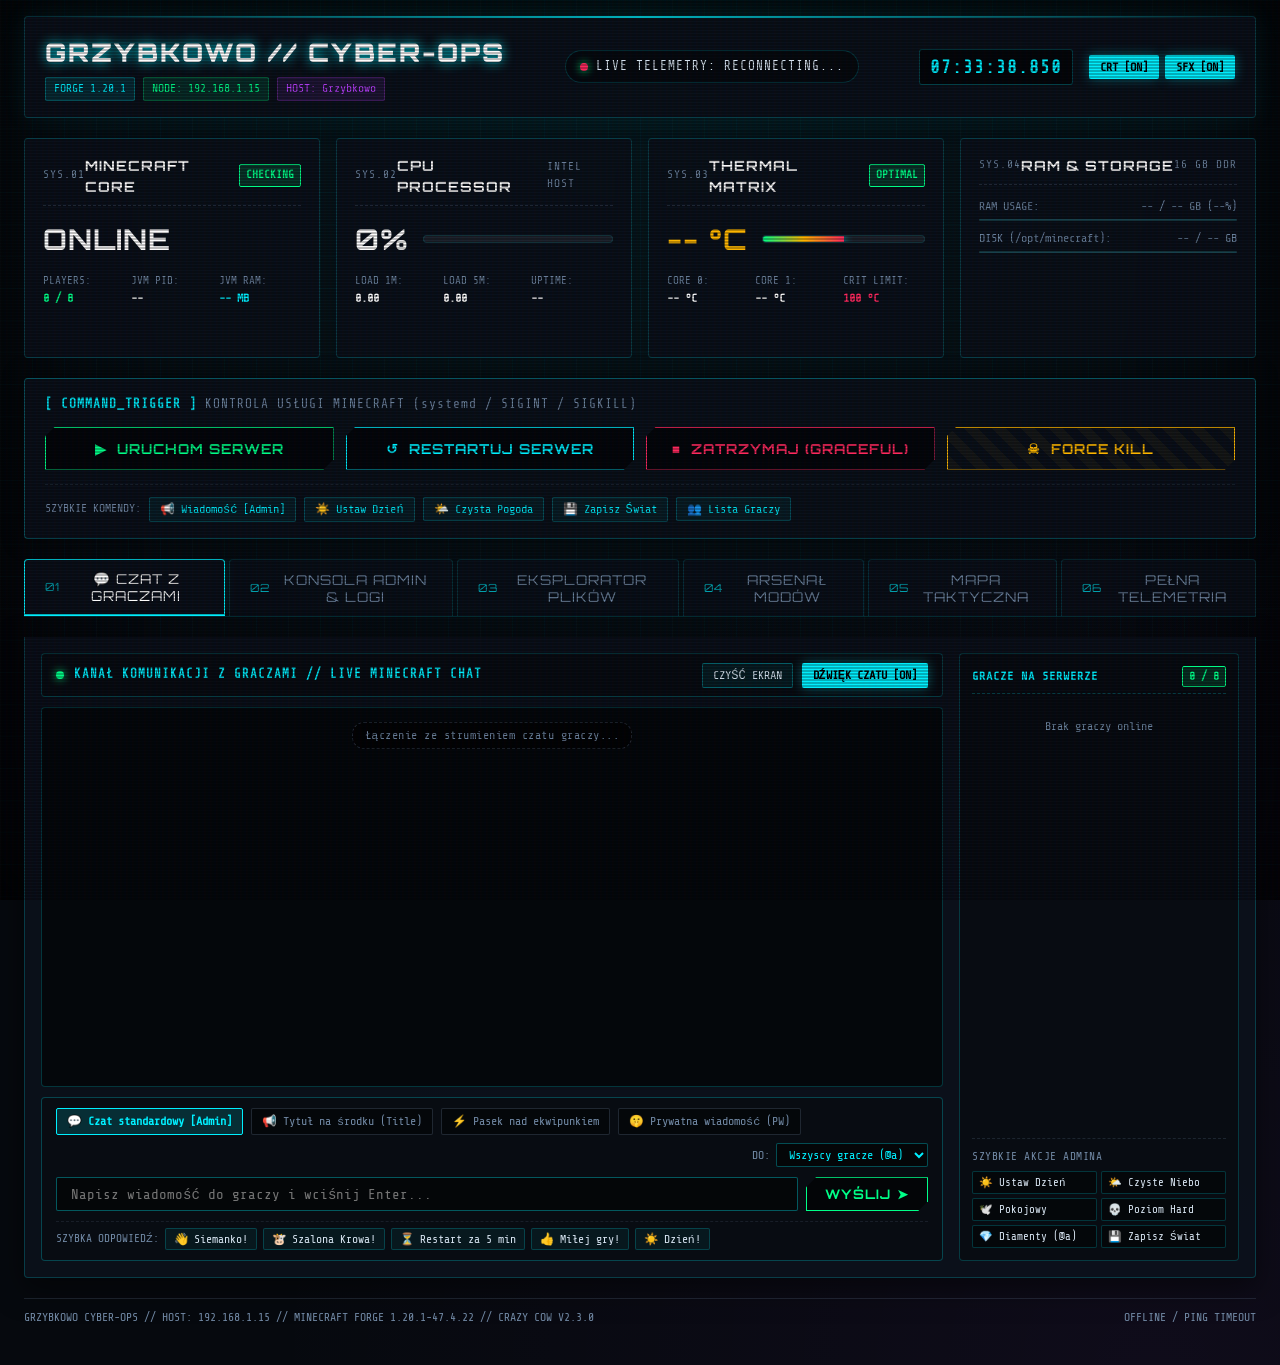
==== commit 4a6089b3: "Render schematic terrain on tactical map" ====
--- a/web/index.html
+++ b/web/index.html
@@ -434,6 +434,7 @@
             <div class="tactical-toolbar">
               <span id="mapStatus">POBIERANIE POZYCJI GRACZY...</span>
               <button class="cyber-btn-mini" type="button" onclick="centerTacticalMap()">CENTRUJ GRACZY</button>
+              <button class="cyber-btn-mini" type="button" onclick="pollTerrain(true)">ODŚWIEŻ TEREN</button>
               <button class="cyber-btn-mini" type="button" onclick="zoomTacticalMap(0.5)">+</button>
               <button class="cyber-btn-mini" type="button" onclick="zoomTacticalMap(2)">−</button>
             </div>
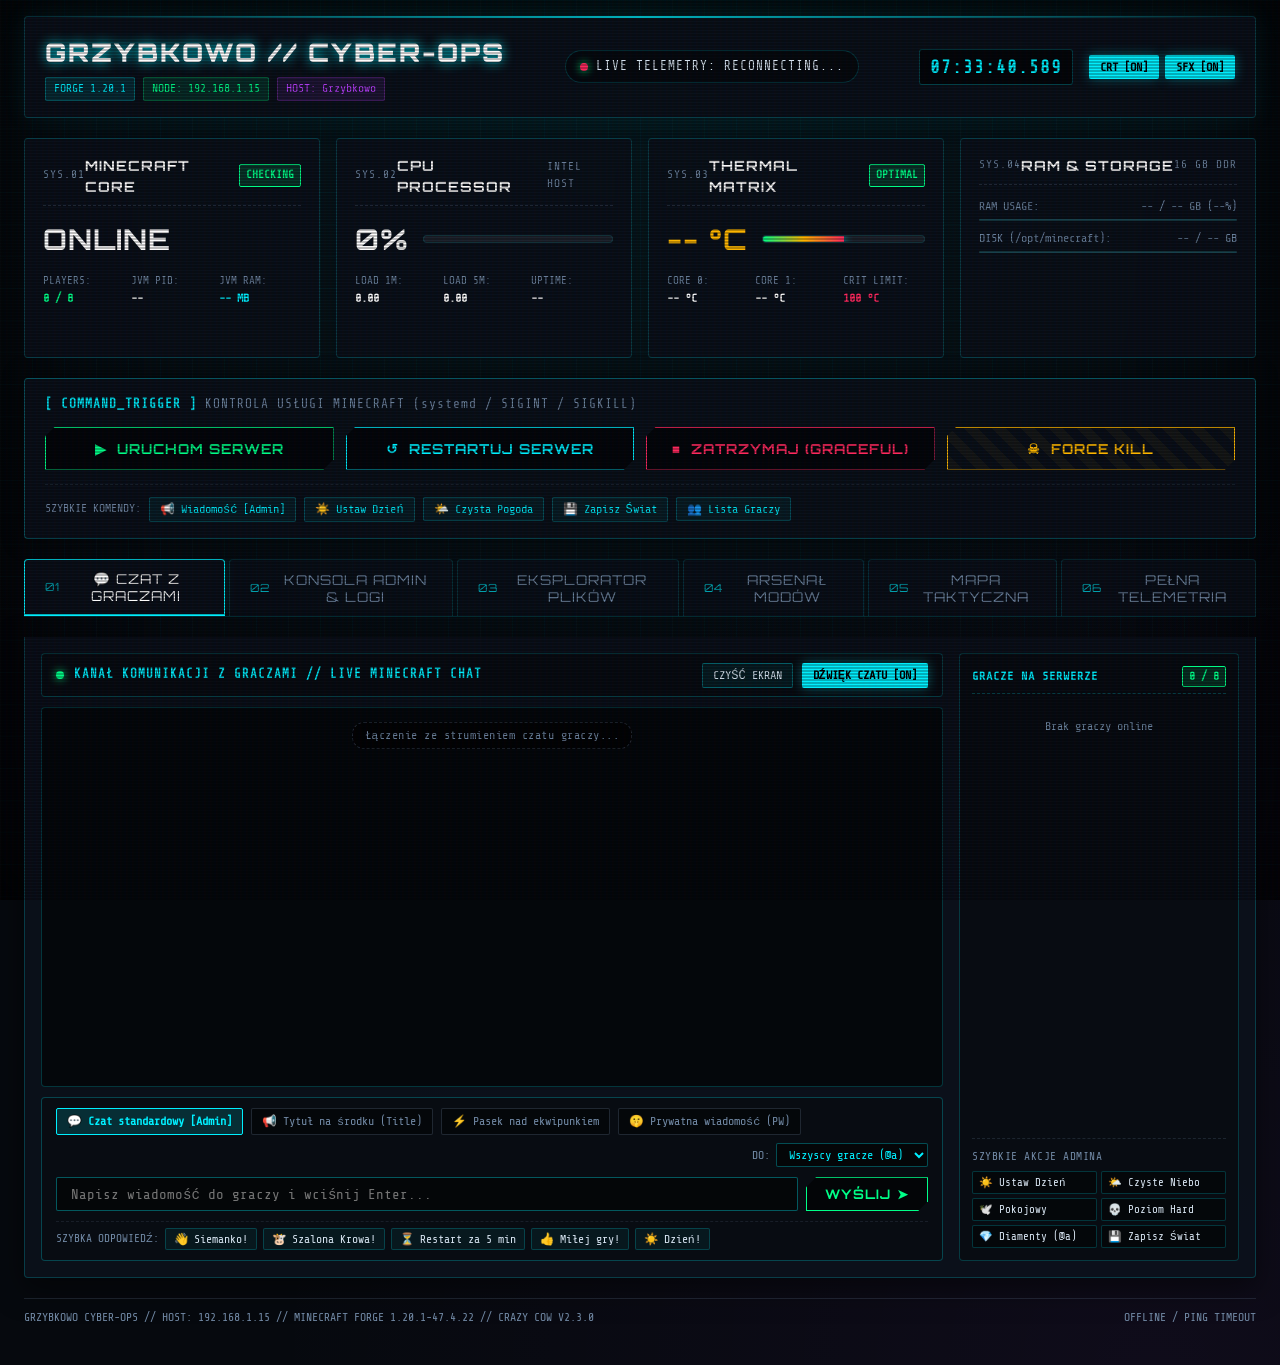
==== commit 23e69894: "Add map navigation and visible mob tracking" ====
--- a/web/index.html
+++ b/web/index.html
@@ -433,13 +433,15 @@
           <div class="tactical-map-panel">
             <div class="tactical-toolbar">
               <span id="mapStatus">POBIERANIE POZYCJI GRACZY...</span>
+              <span id="mapCursor">X: — // Y: — // Z: —</span>
               <button class="cyber-btn-mini" type="button" onclick="centerTacticalMap()">CENTRUJ GRACZY</button>
+              <button class="cyber-btn-mini" type="button" onclick="fitTacticalMap()">POKAŻ WSZYSTKO</button>
               <button class="cyber-btn-mini" type="button" onclick="pollTerrain(true)">ODŚWIEŻ TEREN</button>
               <button class="cyber-btn-mini" type="button" onclick="zoomTacticalMap(0.5)">+</button>
               <button class="cyber-btn-mini" type="button" onclick="zoomTacticalMap(2)">−</button>
             </div>
             <canvas id="tacticalMap" width="900" height="520" aria-label="Mapa współrzędnych graczy"></canvas>
-            <p class="section-desc">Kliknij mapę, aby ustawić X/Z. 🟢 gracz, 🔴 mob zrespiony przez panel. Wysokość terenu ustala serwer.</p>
+            <p class="section-desc">Przeciągnij mapę, użyj kółka do zoomu albo kliknij, aby ustawić X/Z. 🟢 gracz, 🔴 śledzony mob, żółty krzyż: punkt zrzutu.</p>
           </div>
 
           <form class="spawn-panel" onsubmit="spawnMob(event)">
@@ -470,6 +472,7 @@
               <input id="spawnCount" class="cyber-input-mini" type="number" min="1" max="10" value="1" required>
             </label>
             <div id="tacticalPlayers" class="tactical-players"></div>
+            <div id="tacticalMobsList" class="tactical-players"></div>
             <button class="cyber-btn btn-kill" type="submit">RESP MOBY</button>
           </form>
         </div>
--- a/web/style.css
+++ b/web/style.css
@@ -923,7 +923,8 @@
   font-size: 0.76rem;
 }
 
-.tactical-toolbar span { margin-right: auto; }
+.tactical-toolbar #mapStatus { margin-right: auto; }
+#mapCursor { color: var(--neon-amber); white-space: nowrap; }
 
 #tacticalMap {
   display: block;
@@ -932,7 +933,10 @@
   background: #020507;
   border: 1px solid rgba(0, 240, 255, 0.35);
   cursor: crosshair;
-}
+  touch-action: none;
+}
+
+#tacticalMap.dragging { cursor: grabbing; }
 
 .spawn-panel, .spawn-panel label {
   display: flex;
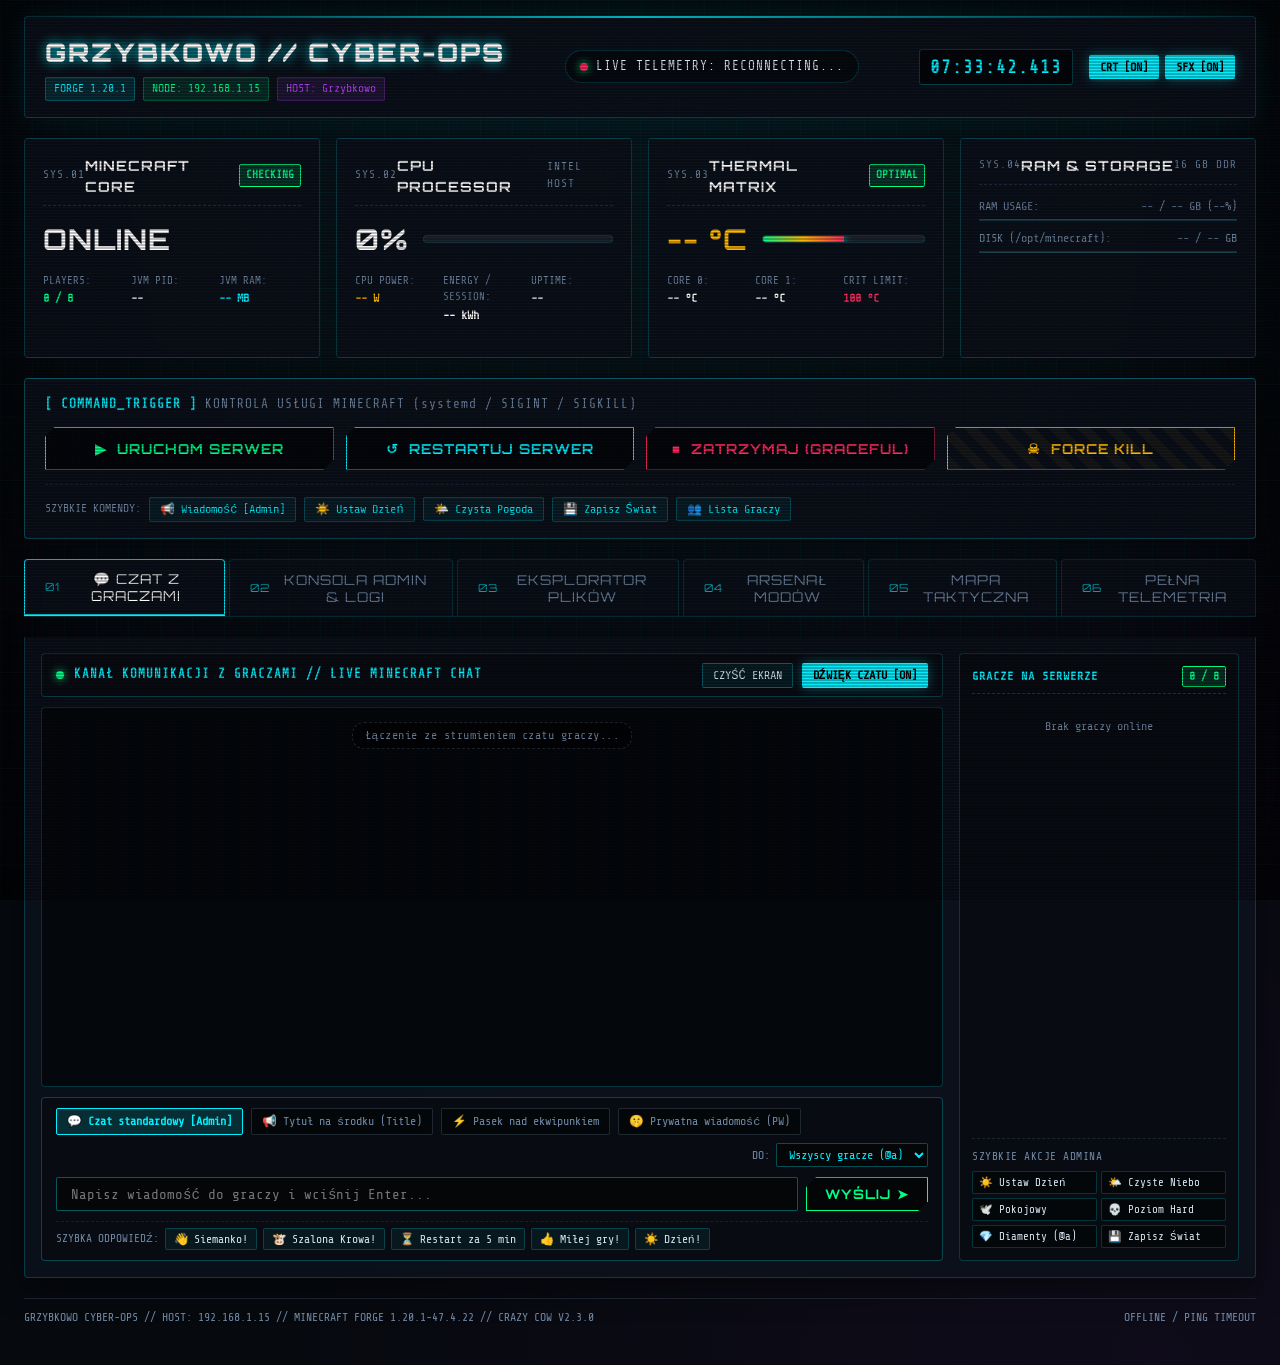
==== commit f2b950de: "Add CPU power monitoring" ====
--- a/web/index.html
+++ b/web/index.html
@@ -89,12 +89,12 @@
           </div>
           <div class="sub-metrics">
             <div class="sub-metric-item">
-              <span class="lbl">LOAD 1M:</span>
-              <span class="val" id="load1mVal">0.00</span>
-            </div>
-            <div class="sub-metric-item">
-              <span class="lbl">LOAD 5M:</span>
-              <span class="val" id="load5mVal">0.00</span>
+              <span class="lbl">CPU POWER:</span>
+              <span class="val highlight-amber" id="cpuPowerVal">-- W</span>
+            </div>
+            <div class="sub-metric-item">
+              <span class="lbl">ENERGY / SESSION:</span>
+              <span class="val" id="cpuEnergyVal">-- kWh</span>
             </div>
             <div class="sub-metric-item">
               <span class="lbl">UPTIME:</span>
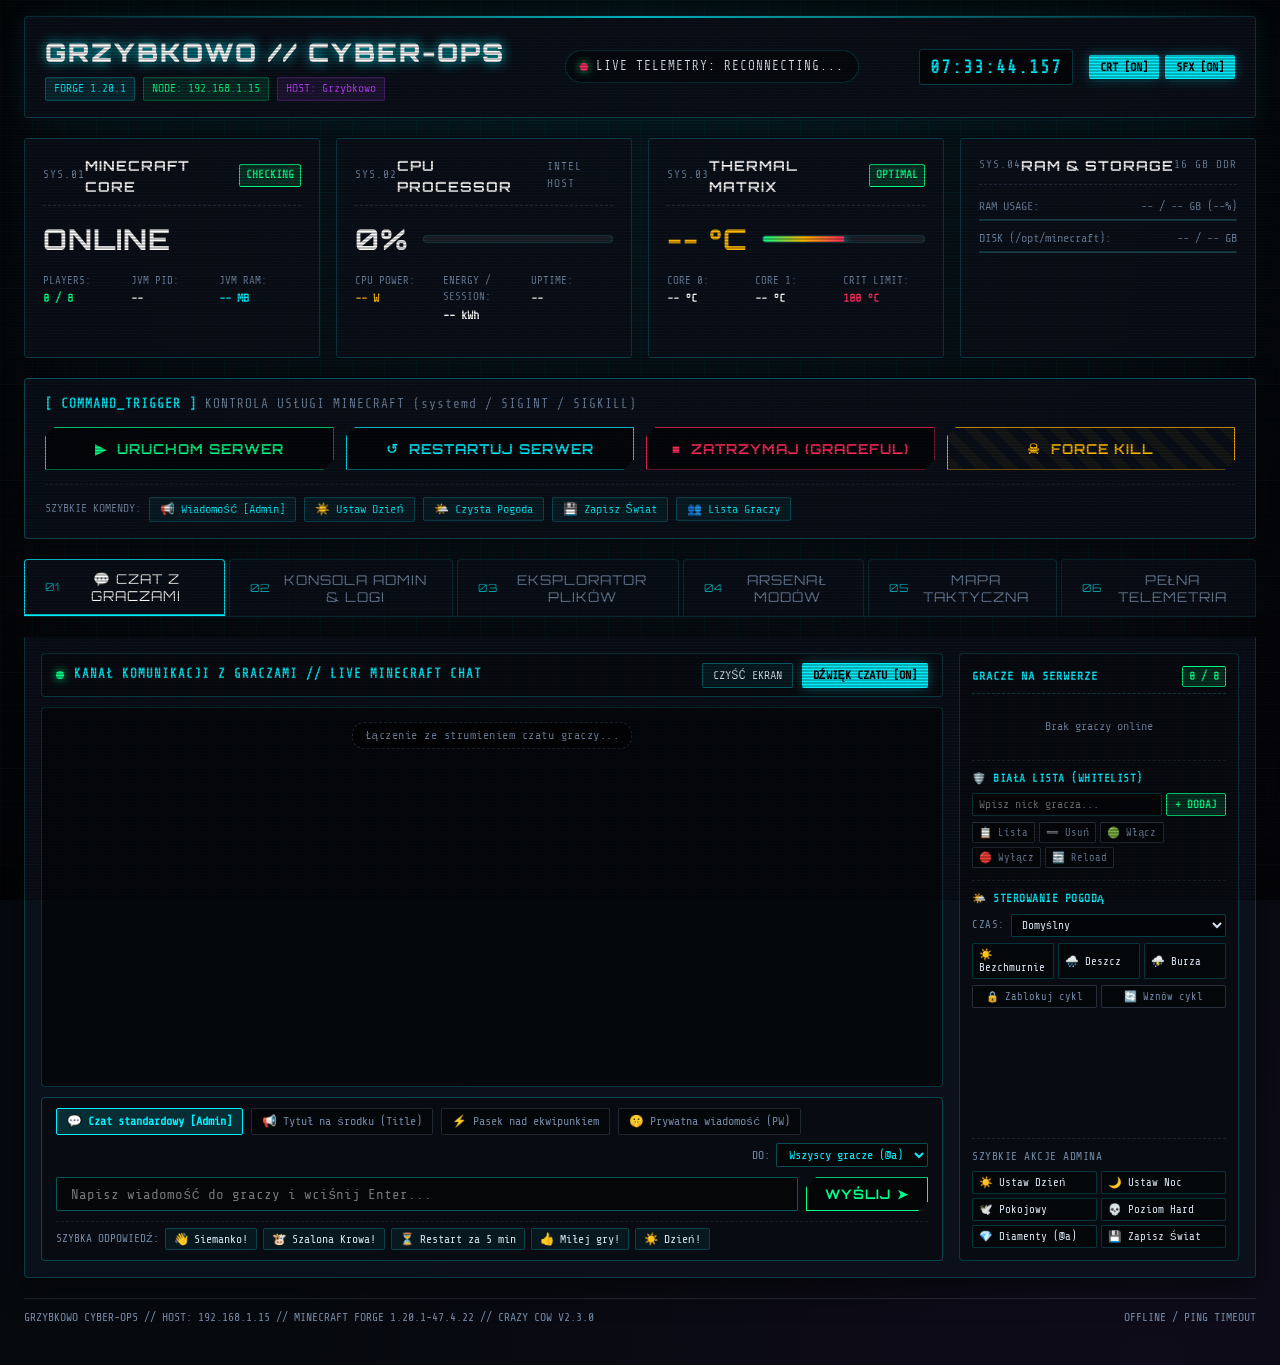
==== commit c859d281: "Add whitelist management and extended weather controls" ====
--- a/web/index.html
+++ b/web/index.html
@@ -308,11 +308,58 @@
               <div class="empty-players-msg">Brak graczy online</div>
             </div>
 
+            <!-- WHITELIST MANAGEMENT -->
+            <div class="sidebar-box whitelist-box">
+              <div class="sidebar-box-header">
+                <span class="sidebar-box-title">🛡️ BIAŁA LISTA (WHITELIST)</span>
+              </div>
+              <form id="whitelistForm" class="whitelist-form" onsubmit="handleWhitelistAdd(event)">
+                <div class="sidebar-input-row">
+                  <input type="text" id="whitelistNickInput" class="sidebar-mini-input" placeholder="Wpisz nick gracza..." autocomplete="off" maxlength="16" pattern="[A-Za-z0-9_]{1,16}">
+                  <button type="submit" class="cyber-btn-mini btn-wl-add" title="Dodaj gracza do białej listy">+ DODAJ</button>
+                </div>
+              </form>
+              <div class="whitelist-actions-grid">
+                <button type="button" class="sidebar-chip-btn" onclick="manageWhitelist('list')" title="Pokaż listę graczy na białej liście">📋 Lista</button>
+                <button type="button" class="sidebar-chip-btn" onclick="manageWhitelist('remove')" title="Usuń wpisany nick z białej listy">➖ Usuń</button>
+                <button type="button" class="sidebar-chip-btn" onclick="manageWhitelist('on')" title="Włącz białą listę">🟢 Włącz</button>
+                <button type="button" class="sidebar-chip-btn" onclick="manageWhitelist('off')" title="Wyłącz białą listę">🔴 Wyłącz</button>
+                <button type="button" class="sidebar-chip-btn" onclick="manageWhitelist('reload')" title="Przeładuj plik whitelist.json">🔄 Reload</button>
+              </div>
+            </div>
+
+            <!-- WEATHER CONTROL -->
+            <div class="sidebar-box weather-box">
+              <div class="sidebar-box-header">
+                <span class="sidebar-box-title">🌤️ STEROWANIE POGODĄ</span>
+              </div>
+              <div class="weather-duration-row">
+                <span class="weather-lbl">CZAS:</span>
+                <select id="weatherDurationSelect" class="sidebar-mini-select" title="Wybierz czas trwania aury">
+                  <option value="">Domyślny</option>
+                  <option value="300">5 minut</option>
+                  <option value="900">15 minut</option>
+                  <option value="1800">30 minut</option>
+                  <option value="3600">1 godzina</option>
+                  <option value="24000">1 dzień gry</option>
+                </select>
+              </div>
+              <div class="weather-btn-grid">
+                <button type="button" class="perk-btn weather-type-btn" onclick="setWeather('clear')" title="Ustaw słoneczną, bezchmurną pogodę">☀️ Bezchmurnie</button>
+                <button type="button" class="perk-btn weather-type-btn" onclick="setWeather('rain')" title="Ustaw opady deszczu">🌧️ Deszcz</button>
+                <button type="button" class="perk-btn weather-type-btn" onclick="setWeather('thunder')" title="Ustaw gwałtowną burzę z piorunami">⛈️ Burza</button>
+              </div>
+              <div class="weather-cycle-row">
+                <button type="button" class="sidebar-chip-btn cycle-btn" onclick="toggleWeatherCycle(false)" title="Zatrzymaj cykl pogody (gamerule doWeatherCycle false)">🔒 Zablokuj cykl</button>
+                <button type="button" class="sidebar-chip-btn cycle-btn" onclick="toggleWeatherCycle(true)" title="Wznów naturalny cykl pogody (gamerule doWeatherCycle true)">🔄 Wznów cykl</button>
+              </div>
+            </div>
+
             <div class="admin-perks-box">
               <div class="perks-title">SZYBKIE AKCJE ADMINA</div>
               <div class="perks-grid">
                 <button type="button" class="perk-btn" onclick="sendRcon('time set day')">☀️ Ustaw Dzień</button>
-                <button type="button" class="perk-btn" onclick="sendRcon('weather clear')">🌤️ Czyste Niebo</button>
+                <button type="button" class="perk-btn" onclick="sendRcon('time set night')">🌙 Ustaw Noc</button>
                 <button type="button" class="perk-btn" onclick="sendRcon('difficulty peaceful')">🕊️ Pokojowy</button>
                 <button type="button" class="perk-btn" onclick="sendRcon('difficulty hard')">💀 Poziom Hard</button>
                 <button type="button" class="perk-btn" onclick="sendRcon('give @a diamond 2')">💎 Diamenty (@a)</button>
--- a/web/style.css
+++ b/web/style.css
@@ -1500,6 +1500,8 @@
   display: flex;
   flex-direction: column;
   gap: 12px;
+  overflow-y: auto;
+  max-height: 85vh;
 }
 
 .sidebar-header-row {
@@ -1595,6 +1597,149 @@
   color: var(--text-dim);
   text-align: center;
   padding: 12px 0;
+}
+
+/* Sidebar Modular Boxes */
+.sidebar-box {
+  border-top: 1px dashed rgba(113, 137, 165, 0.2);
+  padding-top: 10px;
+  display: flex;
+  flex-direction: column;
+  gap: 6px;
+}
+
+.sidebar-box-header {
+  display: flex;
+  justify-content: space-between;
+  align-items: center;
+}
+
+.sidebar-box-title {
+  font-size: 0.7rem;
+  font-weight: bold;
+  color: var(--neon-cyan);
+  letter-spacing: 0.5px;
+}
+
+.sidebar-input-row {
+  display: flex;
+  gap: 4px;
+  align-items: center;
+}
+
+.sidebar-mini-input {
+  flex: 1;
+  background: rgba(0, 0, 0, 0.5);
+  border: 1px solid rgba(0, 240, 255, 0.25);
+  border-radius: 2px;
+  color: var(--text-main);
+  font-family: var(--font-mono);
+  font-size: 0.72rem;
+  padding: 4px 6px;
+  outline: none;
+  transition: border-color 0.2s;
+  min-width: 0;
+}
+
+.sidebar-mini-input:focus {
+  border-color: var(--neon-cyan);
+  box-shadow: 0 0 6px rgba(0, 240, 255, 0.3);
+}
+
+.btn-wl-add {
+  white-space: nowrap;
+  font-size: 0.68rem;
+  padding: 4px 8px;
+  background: rgba(0, 255, 136, 0.15);
+  border: 1px solid var(--neon-green);
+  color: var(--neon-green);
+  cursor: pointer;
+  border-radius: 2px;
+  font-family: var(--font-mono);
+  font-weight: bold;
+  transition: all 0.2s;
+}
+
+.btn-wl-add:hover {
+  background: var(--neon-green);
+  color: #000;
+  box-shadow: 0 0 8px rgba(0, 255, 136, 0.4);
+}
+
+.whitelist-actions-grid {
+  display: flex;
+  gap: 4px;
+  flex-wrap: wrap;
+}
+
+.sidebar-chip-btn {
+  background: rgba(0, 0, 0, 0.4);
+  border: 1px solid rgba(113, 137, 165, 0.3);
+  color: var(--text-dim);
+  font-family: var(--font-mono);
+  font-size: 0.65rem;
+  padding: 3px 6px;
+  border-radius: 2px;
+  cursor: pointer;
+  transition: all 0.15s;
+}
+
+.sidebar-chip-btn:hover {
+  background: rgba(0, 240, 255, 0.15);
+  color: var(--neon-cyan);
+  border-color: var(--neon-cyan);
+}
+
+.weather-duration-row {
+  display: flex;
+  align-items: center;
+  gap: 6px;
+}
+
+.weather-lbl {
+  font-size: 0.66rem;
+  color: var(--text-dim);
+  letter-spacing: 0.5px;
+}
+
+.sidebar-mini-select {
+  flex: 1;
+  background: rgba(0, 0, 0, 0.6);
+  border: 1px solid rgba(0, 240, 255, 0.25);
+  border-radius: 2px;
+  color: var(--text-main);
+  font-family: var(--font-mono);
+  font-size: 0.7rem;
+  padding: 3px 6px;
+  outline: none;
+  cursor: pointer;
+}
+
+.sidebar-mini-select:focus {
+  border-color: var(--neon-cyan);
+}
+
+.weather-btn-grid {
+  display: grid;
+  grid-template-columns: 1fr 1fr 1fr;
+  gap: 4px;
+}
+
+.weather-type-btn {
+  text-align: center;
+  padding: 5px 2px;
+  font-size: 0.65rem;
+}
+
+.weather-cycle-row {
+  display: grid;
+  grid-template-columns: 1fr 1fr;
+  gap: 4px;
+}
+
+.cycle-btn {
+  text-align: center;
+  padding: 4px 6px;
 }
 
 .admin-perks-box {
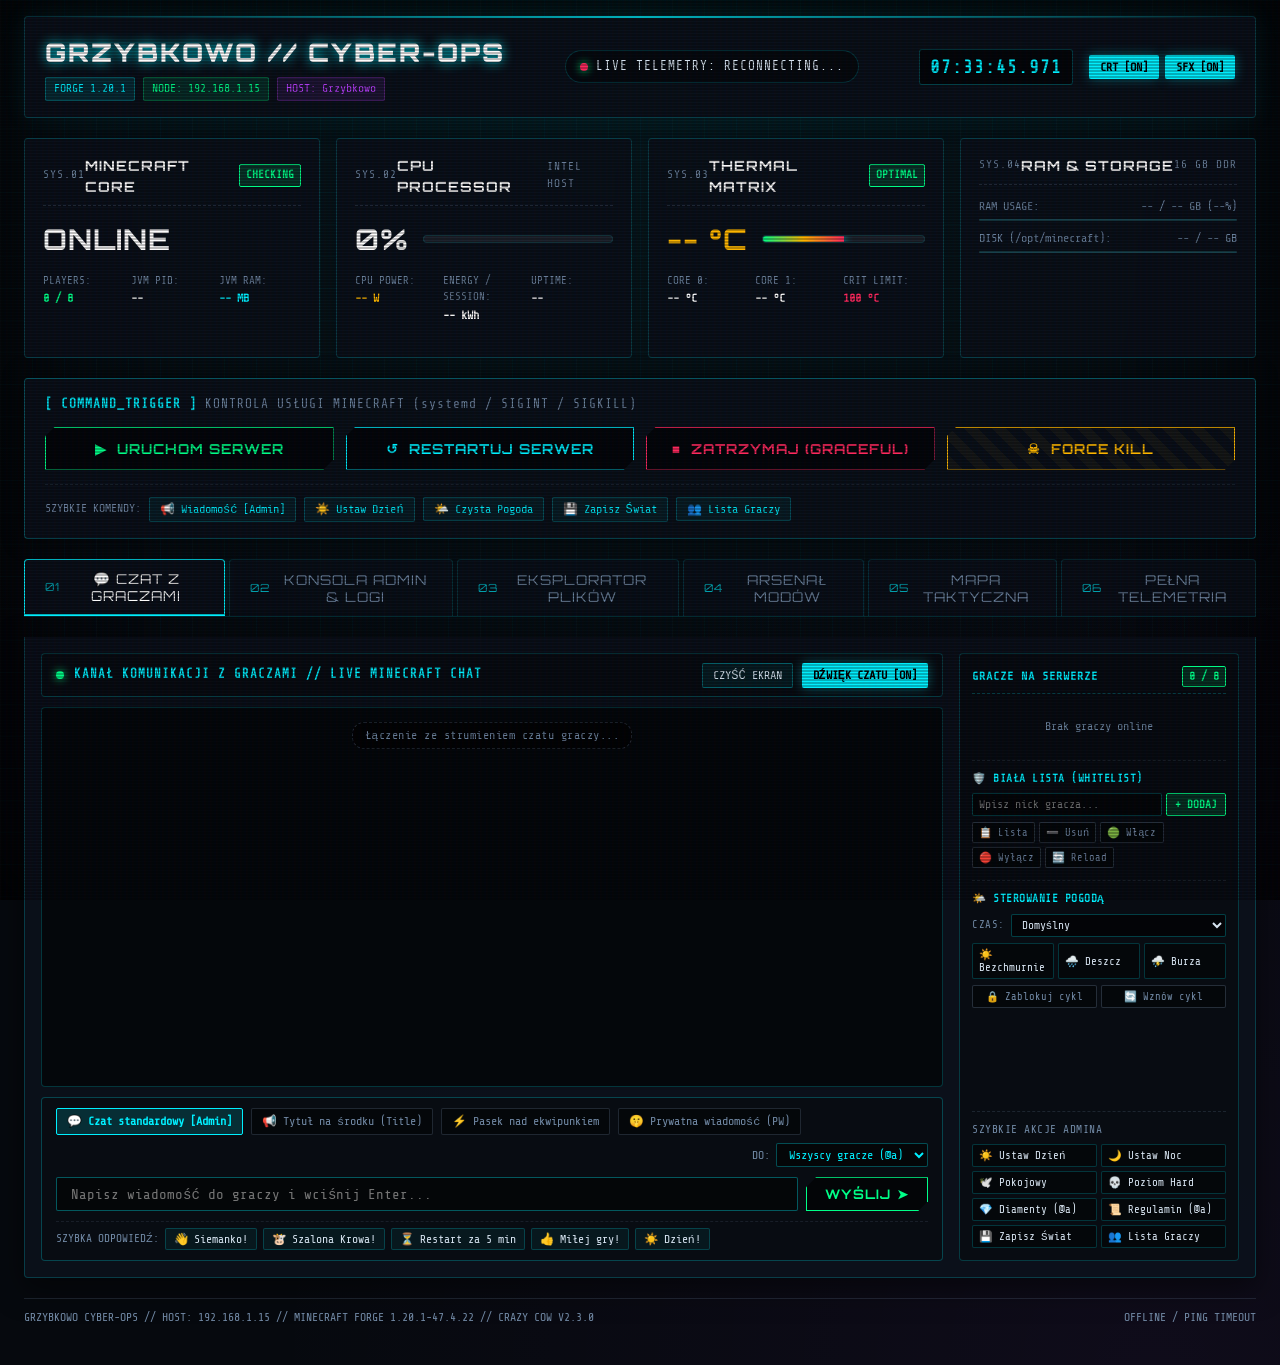
==== commit 669150cc: "Add automatic welcome server rules on player join and admin trigger" ====
--- a/web/index.html
+++ b/web/index.html
@@ -363,7 +363,9 @@
                 <button type="button" class="perk-btn" onclick="sendRcon('difficulty peaceful')">🕊️ Pokojowy</button>
                 <button type="button" class="perk-btn" onclick="sendRcon('difficulty hard')">💀 Poziom Hard</button>
                 <button type="button" class="perk-btn" onclick="sendRcon('give @a diamond 2')">💎 Diamenty (@a)</button>
+                <button type="button" class="perk-btn" onclick="sendServerRules('@a')" title="Wyślij regulamin do wszystkich graczy online">📜 Regulamin (@a)</button>
                 <button type="button" class="perk-btn" onclick="sendRcon('save-all')">💾 Zapisz Świat</button>
+                <button type="button" class="perk-btn" onclick="sendRcon('list')">👥 Lista Graczy</button>
               </div>
             </div>
           </div>
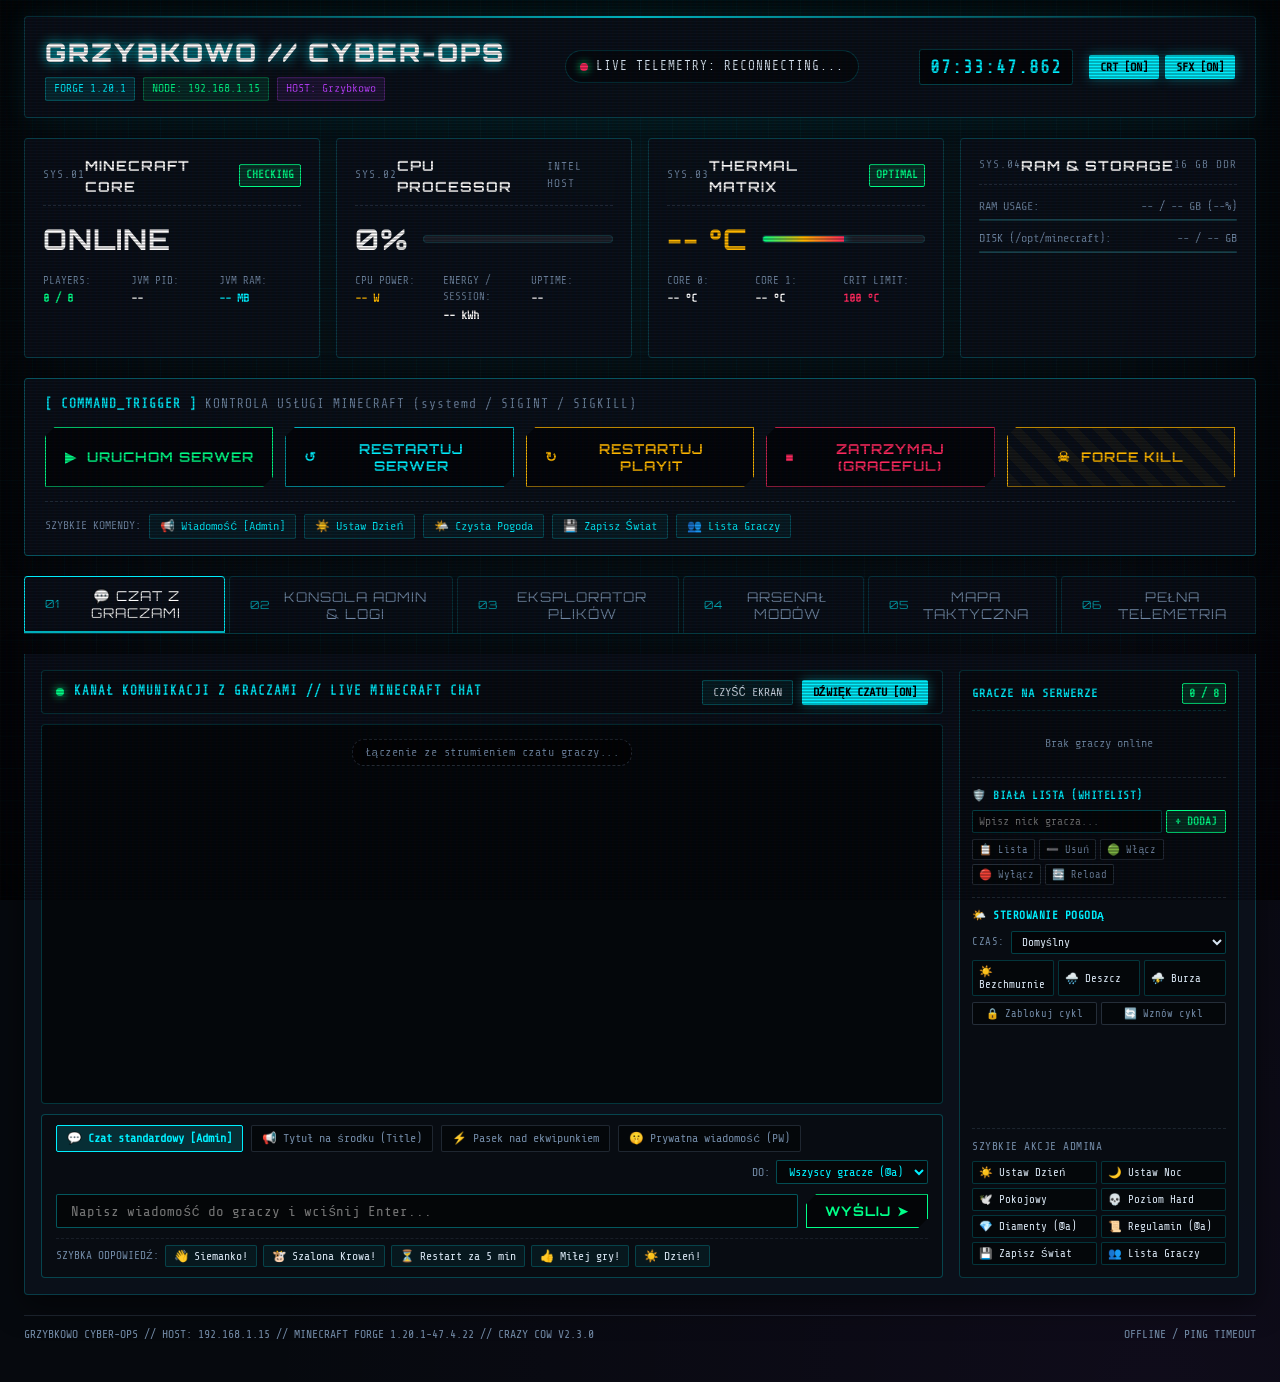
==== commit 21efd7ac: "Add Playit restart control" ====
--- a/web/index.html
+++ b/web/index.html
@@ -179,6 +179,10 @@
         <button id="btnRestart" class="cyber-btn btn-restart" onclick="triggerServerAction('restart')">
           <span class="btn-icon">↺</span>
           <span class="btn-text">RESTARTUJ SERWER</span>
+        </button>
+        <button id="btnRestartPlayit" type="button" class="cyber-btn btn-playit" onclick="triggerServerAction('restart_playit')">
+          <span class="btn-icon" aria-hidden="true">↻</span>
+          <span class="btn-text">RESTARTUJ PLAYIT</span>
         </button>
         <button id="btnStop" class="cyber-btn btn-stop" onclick="triggerServerAction('stop')">
           <span class="btn-icon">■</span>
--- a/web/style.css
+++ b/web/style.css
@@ -467,6 +467,16 @@
   background: var(--neon-cyan);
   color: #000;
   box-shadow: 0 0 25px rgba(0, 240, 255, 0.6);
+}
+
+.btn-playit {
+  border-color: var(--neon-amber);
+  color: var(--neon-amber);
+}
+.btn-playit:hover {
+  background: var(--neon-amber);
+  color: #000;
+  box-shadow: 0 0 25px rgba(255, 184, 0, 0.6);
 }
 
 .btn-stop {
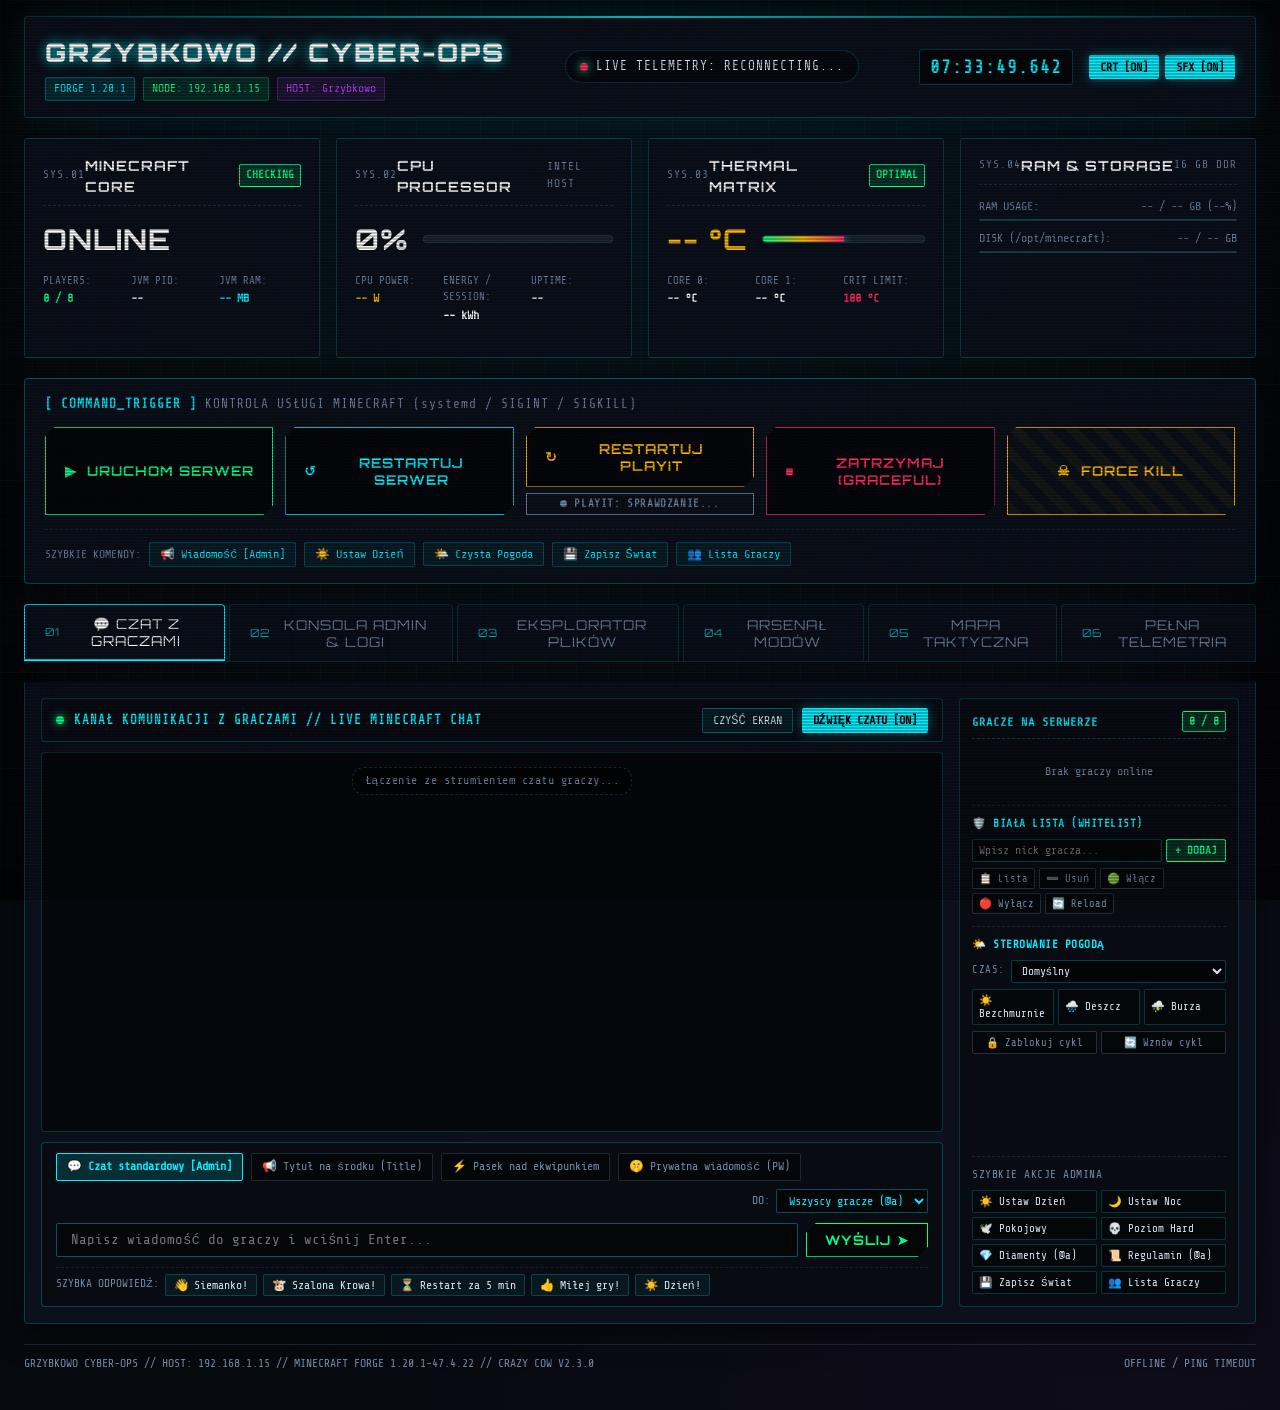
==== commit caddf598: "Add external Playit tunnel status indicator" ====
--- a/web/index.html
+++ b/web/index.html
@@ -180,10 +180,16 @@
           <span class="btn-icon">↺</span>
           <span class="btn-text">RESTARTUJ SERWER</span>
         </button>
-        <button id="btnRestartPlayit" type="button" class="cyber-btn btn-playit" onclick="triggerServerAction('restart_playit')">
-          <span class="btn-icon" aria-hidden="true">↻</span>
-          <span class="btn-text">RESTARTUJ PLAYIT</span>
-        </button>
+        <div class="playit-control">
+          <button id="btnRestartPlayit" type="button" class="cyber-btn btn-playit" onclick="triggerServerAction('restart_playit')">
+            <span class="btn-icon" aria-hidden="true">↻</span>
+            <span class="btn-text">RESTARTUJ PLAYIT</span>
+          </button>
+          <div id="playitStatus" class="playit-status checking" role="status" aria-live="polite" aria-atomic="true">
+            <span class="playit-status-dot" aria-hidden="true"></span>
+            <span id="playitStatusText">PLAYIT: SPRAWDZANIE...</span>
+          </div>
+        </div>
         <button id="btnStop" class="cyber-btn btn-stop" onclick="triggerServerAction('stop')">
           <span class="btn-icon">■</span>
           <span class="btn-text">ZATRZYMAJ (GRACEFUL)</span>
--- a/web/style.css
+++ b/web/style.css
@@ -469,6 +469,16 @@
   box-shadow: 0 0 25px rgba(0, 240, 255, 0.6);
 }
 
+.playit-control {
+  display: grid;
+  gap: 6px;
+}
+
+.playit-control .cyber-btn {
+  width: 100%;
+  min-height: 44px;
+}
+
 .btn-playit {
   border-color: var(--neon-amber);
   color: var(--neon-amber);
@@ -478,6 +488,34 @@
   color: #000;
   box-shadow: 0 0 25px rgba(255, 184, 0, 0.6);
 }
+
+.playit-status {
+  display: flex;
+  align-items: center;
+  justify-content: center;
+  gap: 7px;
+  min-height: 20px;
+  padding: 2px 8px;
+  border: 1px solid currentColor;
+  color: var(--text-dim);
+  font-size: 0.68rem;
+  font-weight: 700;
+  letter-spacing: 0.6px;
+  white-space: nowrap;
+}
+
+.playit-status-dot {
+  width: 7px;
+  height: 7px;
+  border-radius: 50%;
+  background: currentColor;
+}
+
+.playit-status.online { color: var(--neon-green); }
+.playit-status.degraded { color: var(--neon-amber); }
+.playit-status.offline { color: var(--neon-red); }
+.playit-status.unknown,
+.playit-status.checking { color: var(--text-dim); }
 
 .btn-stop {
   border-color: var(--neon-red);
